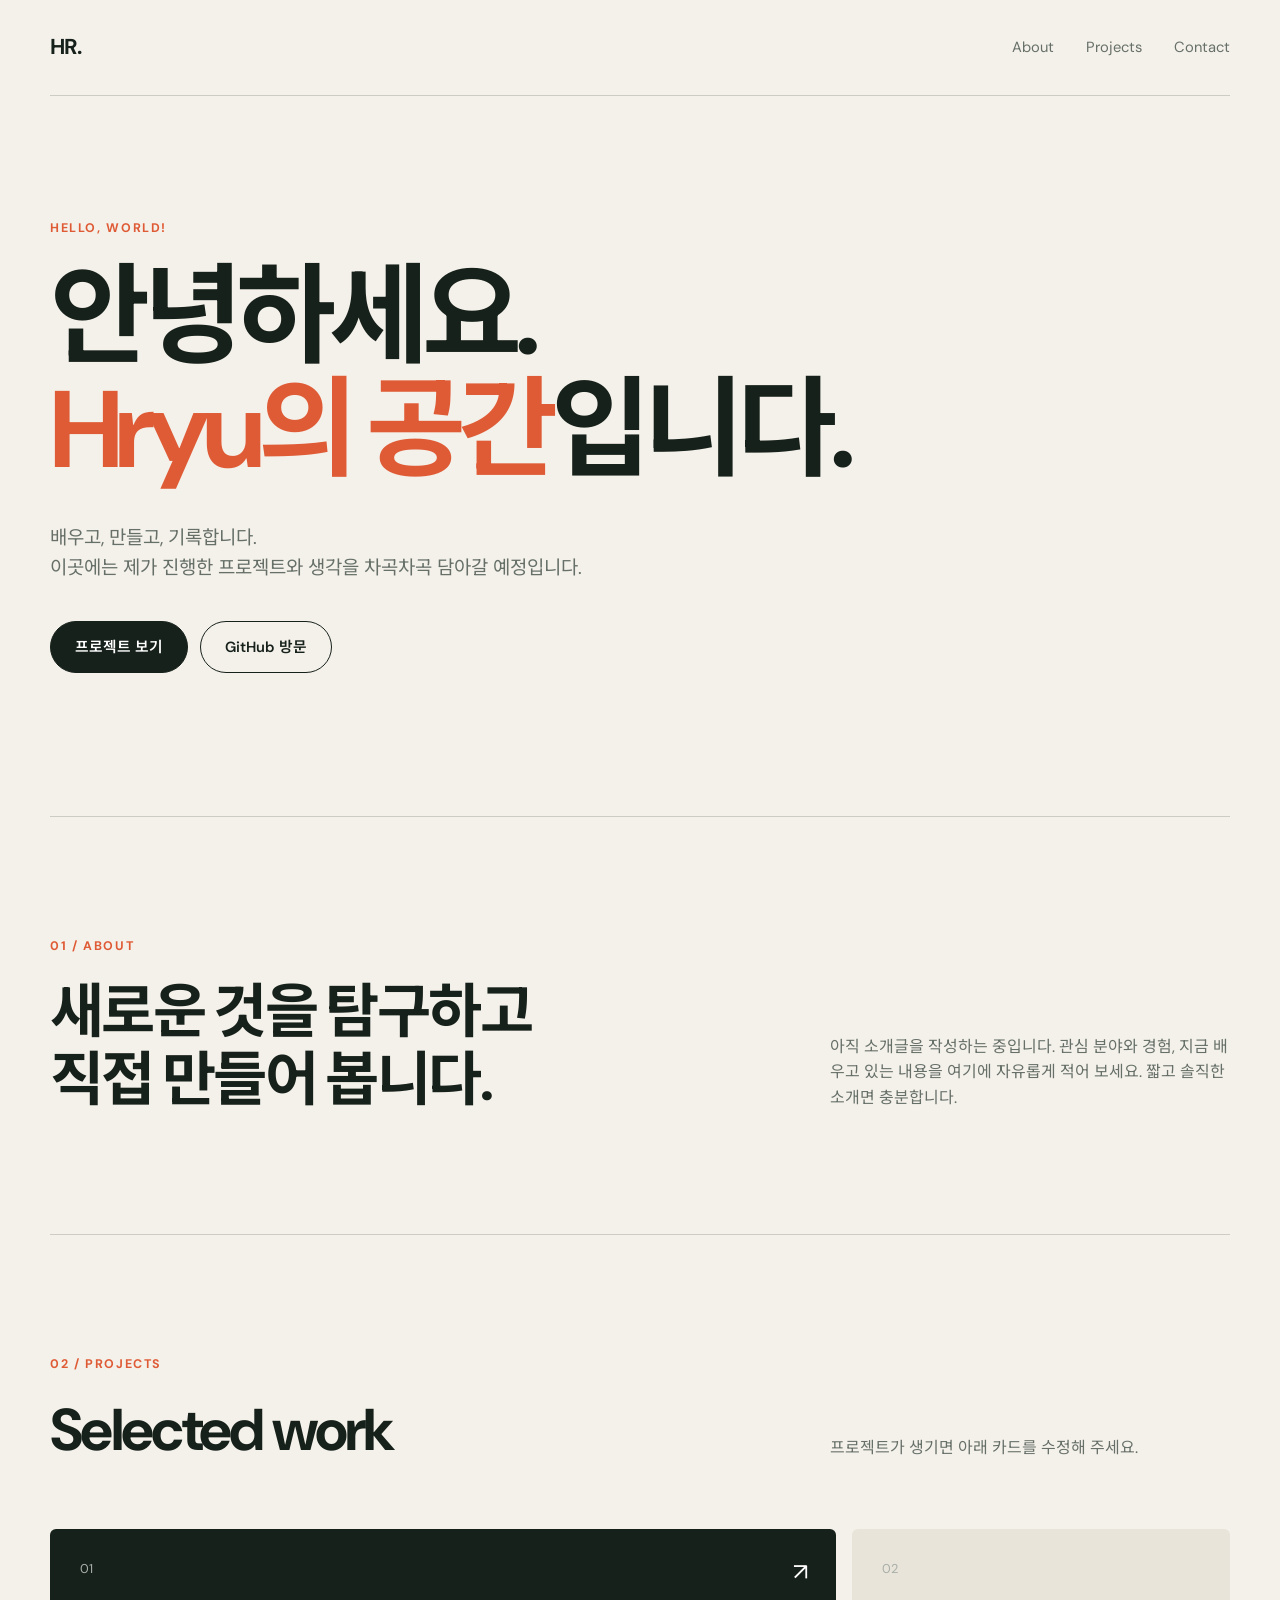
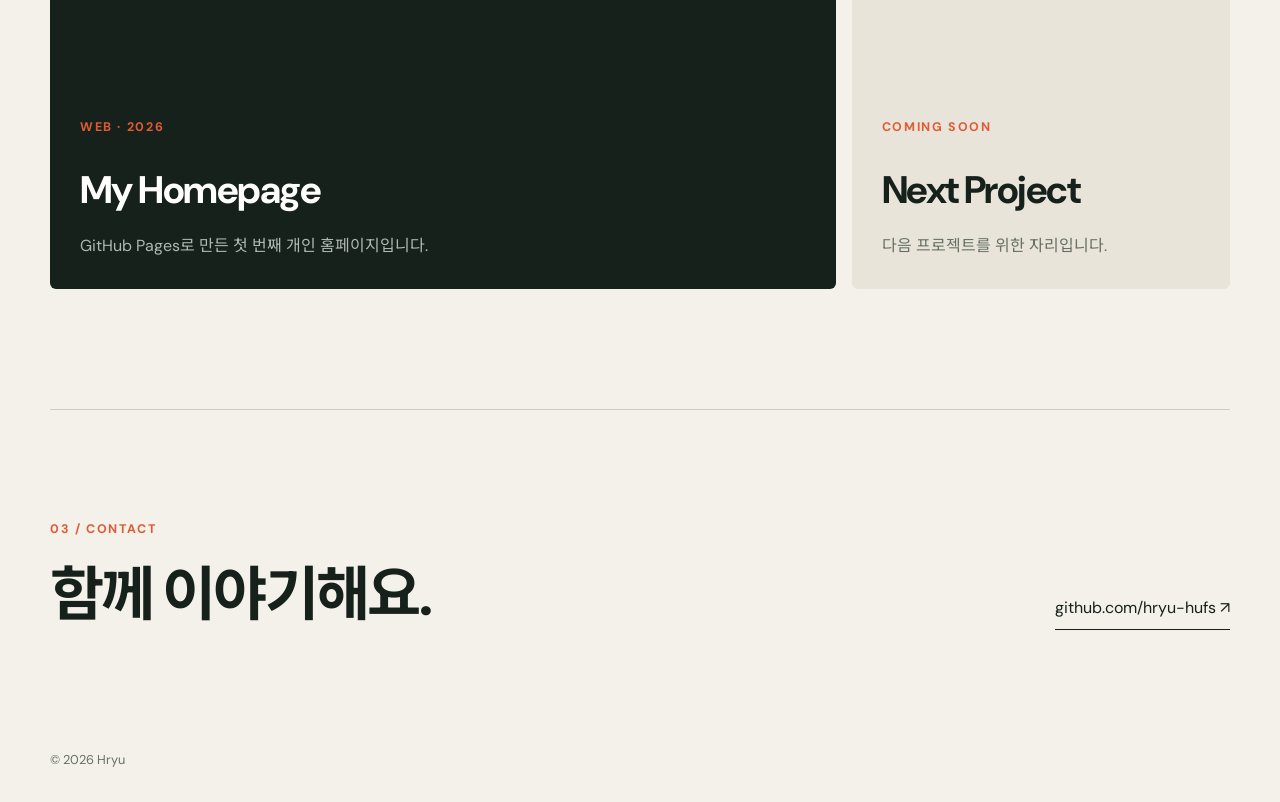
==== index.html @ a22e6168 "Create default homepage" ====
<!doctype html>
<html lang="ko">
  <head>
    <meta charset="UTF-8" />
    <meta name="viewport" content="width=device-width, initial-scale=1.0" />
    <meta
      name="description"
      content="Hryu의 프로젝트와 기록을 소개하는 개인 홈페이지입니다."
    />
    <title>Hryu — Home</title>
    <link rel="preconnect" href="https://fonts.googleapis.com" />
    <link rel="preconnect" href="https://fonts.gstatic.com" crossorigin />
    <link
      href="https://fonts.googleapis.com/css2?family=DM+Sans:wght@400;500;600;700&family=Noto+Sans+KR:wght@400;500;600;700&display=swap"
      rel="stylesheet"
    />
    <link rel="stylesheet" href="style.css" />
  </head>
  <body>
    <div class="page-shell">
      <header class="site-header">
        <a class="logo" href="#top" aria-label="홈으로 이동">HR.</a>
        <nav aria-label="주요 메뉴">
          <a href="#about">About</a>
          <a href="#projects">Projects</a>
          <a href="#contact">Contact</a>
        </nav>
      </header>

      <main id="top">
        <section class="hero" aria-labelledby="hero-title">
          <p class="eyebrow">Hello, world!</p>
          <h1 id="hero-title">
            안녕하세요.<br />
            <span>Hryu의 공간</span>입니다.
          </h1>
          <p class="hero-copy">
            배우고, 만들고, 기록합니다.<br />
            이곳에는 제가 진행한 프로젝트와 생각을 차곡차곡 담아갈 예정입니다.
          </p>
          <div class="hero-actions">
            <a class="button primary" href="#projects">프로젝트 보기</a>
            <a class="button secondary" href="https://github.com/hryu-hufs">GitHub 방문</a>
          </div>
        </section>

        <section id="about" class="section about" aria-labelledby="about-title">
          <div>
            <p class="section-label">01 / About</p>
            <h2 id="about-title">새로운 것을 탐구하고<br />직접 만들어 봅니다.</h2>
          </div>
          <p>
            아직 소개글을 작성하는 중입니다. 관심 분야와 경험, 지금 배우고 있는
            내용을 여기에 자유롭게 적어 보세요. 짧고 솔직한 소개면 충분합니다.
          </p>
        </section>

        <section id="projects" class="section" aria-labelledby="projects-title">
          <div class="section-heading">
            <div>
              <p class="section-label">02 / Projects</p>
              <h2 id="projects-title">Selected work</h2>
            </div>
            <p>프로젝트가 생기면 아래 카드를 수정해 주세요.</p>
          </div>

          <div class="project-grid">
            <article class="project-card featured">
              <div class="card-number">01</div>
              <div>
                <p class="tag">Web · 2026</p>
                <h3>My Homepage</h3>
                <p>GitHub Pages로 만든 첫 번째 개인 홈페이지입니다.</p>
              </div>
              <a href="https://github.com/hryu-hufs/hryu-hufs.github.io" aria-label="My Homepage 저장소 보기">↗</a>
            </article>

            <article class="project-card empty">
              <div class="card-number">02</div>
              <div>
                <p class="tag">Coming soon</p>
                <h3>Next Project</h3>
                <p>다음 프로젝트를 위한 자리입니다.</p>
              </div>
            </article>
          </div>
        </section>
      </main>

      <footer id="contact">
        <div>
          <p class="section-label">03 / Contact</p>
          <h2>함께 이야기해요.</h2>
        </div>
        <a class="contact-link" href="https://github.com/hryu-hufs">github.com/hryu-hufs ↗</a>
        <p class="copyright">© <span id="year"></span> Hryu</p>
      </footer>
    </div>

    <script>
      document.querySelector("#year").textContent = new Date().getFullYear();
    </script>
  </body>
</html>
---- style.css ----
:root {
  --background: #f4f1ea;
  --surface: #e9e4d9;
  --ink: #17211b;
  --muted: #667068;
  --accent: #df5b36;
  --line: rgba(23, 33, 27, 0.18);
}

* {
  box-sizing: border-box;
}

html {
  scroll-behavior: smooth;
}

body {
  margin: 0;
  background: var(--background);
  color: var(--ink);
  font-family: "DM Sans", "Noto Sans KR", sans-serif;
  line-height: 1.6;
}

a {
  color: inherit;
  text-decoration: none;
}

.page-shell {
  width: min(1180px, calc(100% - 48px));
  margin: 0 auto;
}

.site-header {
  display: flex;
  align-items: center;
  justify-content: space-between;
  height: 96px;
  border-bottom: 1px solid var(--line);
}

.logo {
  font-size: 1.35rem;
  font-weight: 700;
  letter-spacing: -0.05em;
}

nav {
  display: flex;
  gap: 32px;
  color: var(--muted);
  font-size: 0.92rem;
}

nav a,
.contact-link {
  transition: color 180ms ease;
}

nav a:hover,
.contact-link:hover {
  color: var(--accent);
}

.hero {
  display: flex;
  min-height: 720px;
  flex-direction: column;
  justify-content: center;
  padding: 80px 0 100px;
}

.eyebrow,
.section-label,
.tag {
  margin: 0 0 22px;
  color: var(--accent);
  font-size: 0.78rem;
  font-weight: 700;
  letter-spacing: 0.13em;
  text-transform: uppercase;
}

h1,
h2,
h3,
p {
  margin-top: 0;
}

h1 {
  max-width: 960px;
  margin-bottom: 36px;
  font-size: clamp(3.5rem, 8.5vw, 7.4rem);
  line-height: 1.04;
  letter-spacing: -0.065em;
}

h1 span {
  color: var(--accent);
}

.hero-copy {
  max-width: 580px;
  margin-bottom: 38px;
  color: var(--muted);
  font-size: clamp(1rem, 2vw, 1.18rem);
}

.hero-actions {
  display: flex;
  flex-wrap: wrap;
  gap: 12px;
}

.button {
  display: inline-flex;
  min-height: 52px;
  align-items: center;
  justify-content: center;
  padding: 0 24px;
  border: 1px solid var(--ink);
  border-radius: 999px;
  font-size: 0.92rem;
  font-weight: 600;
  transition: transform 180ms ease, background 180ms ease;
}

.button:hover {
  transform: translateY(-2px);
}

.button.primary {
  background: var(--ink);
  color: white;
}

.button.secondary:hover {
  background: var(--surface);
}

.section {
  padding: 120px 0;
  border-top: 1px solid var(--line);
}

.about,
.section-heading {
  display: grid;
  grid-template-columns: 1.4fr 0.8fr;
  gap: 80px;
}

h2 {
  margin-bottom: 0;
  font-size: clamp(2.1rem, 4.6vw, 4rem);
  line-height: 1.15;
  letter-spacing: -0.045em;
}

.about > p,
.section-heading > p {
  align-self: end;
  margin-bottom: 4px;
  color: var(--muted);
}

.project-grid {
  display: grid;
  grid-template-columns: 1.35fr 0.65fr;
  gap: 16px;
  margin-top: 64px;
}

.project-card {
  position: relative;
  display: flex;
  min-height: 360px;
  flex-direction: column;
  justify-content: space-between;
  overflow: hidden;
  padding: 30px;
  border-radius: 6px;
  background: var(--surface);
}

.project-card.featured {
  background: var(--ink);
  color: white;
}

.card-number {
  color: #a8afa9;
  font-size: 0.8rem;
}

.project-card h3 {
  margin-bottom: 12px;
  font-size: clamp(1.7rem, 3vw, 2.7rem);
  letter-spacing: -0.04em;
}

.project-card p:not(.tag) {
  max-width: 440px;
  margin-bottom: 0;
  color: #aeb8b0;
}

.project-card.empty p:not(.tag) {
  color: var(--muted);
}

.project-card > a {
  position: absolute;
  top: 24px;
  right: 28px;
  font-size: 1.5rem;
  transition: transform 180ms ease;
}

.project-card > a:hover {
  transform: translate(3px, -3px);
}

footer {
  display: grid;
  grid-template-columns: 1fr auto;
  align-items: end;
  gap: 50px;
  padding: 110px 0 32px;
  border-top: 1px solid var(--line);
}

.contact-link {
  padding-bottom: 8px;
  border-bottom: 1px solid currentColor;
}

.copyright {
  grid-column: 1 / -1;
  margin: 70px 0 0;
  color: var(--muted);
  font-size: 0.8rem;
}

@media (max-width: 760px) {
  .page-shell {
    width: min(100% - 32px, 1180px);
  }

  .site-header {
    height: 76px;
  }

  nav {
    gap: 16px;
    font-size: 0.82rem;
  }

  nav a:first-child {
    display: none;
  }

  .hero {
    min-height: 650px;
  }

  .about,
  .section-heading,
  .project-grid,
  footer {
    grid-template-columns: 1fr;
    gap: 32px;
  }

  .section {
    padding: 84px 0;
  }

  .project-grid {
    margin-top: 42px;
  }

  .project-card {
    min-height: 300px;
  }

  footer {
    align-items: start;
    padding-top: 84px;
  }
}

@media (prefers-reduced-motion: reduce) {
  html {
    scroll-behavior: auto;
  }

  *,
  *::before,
  *::after {
    transition-duration: 0.01ms !important;
  }
}
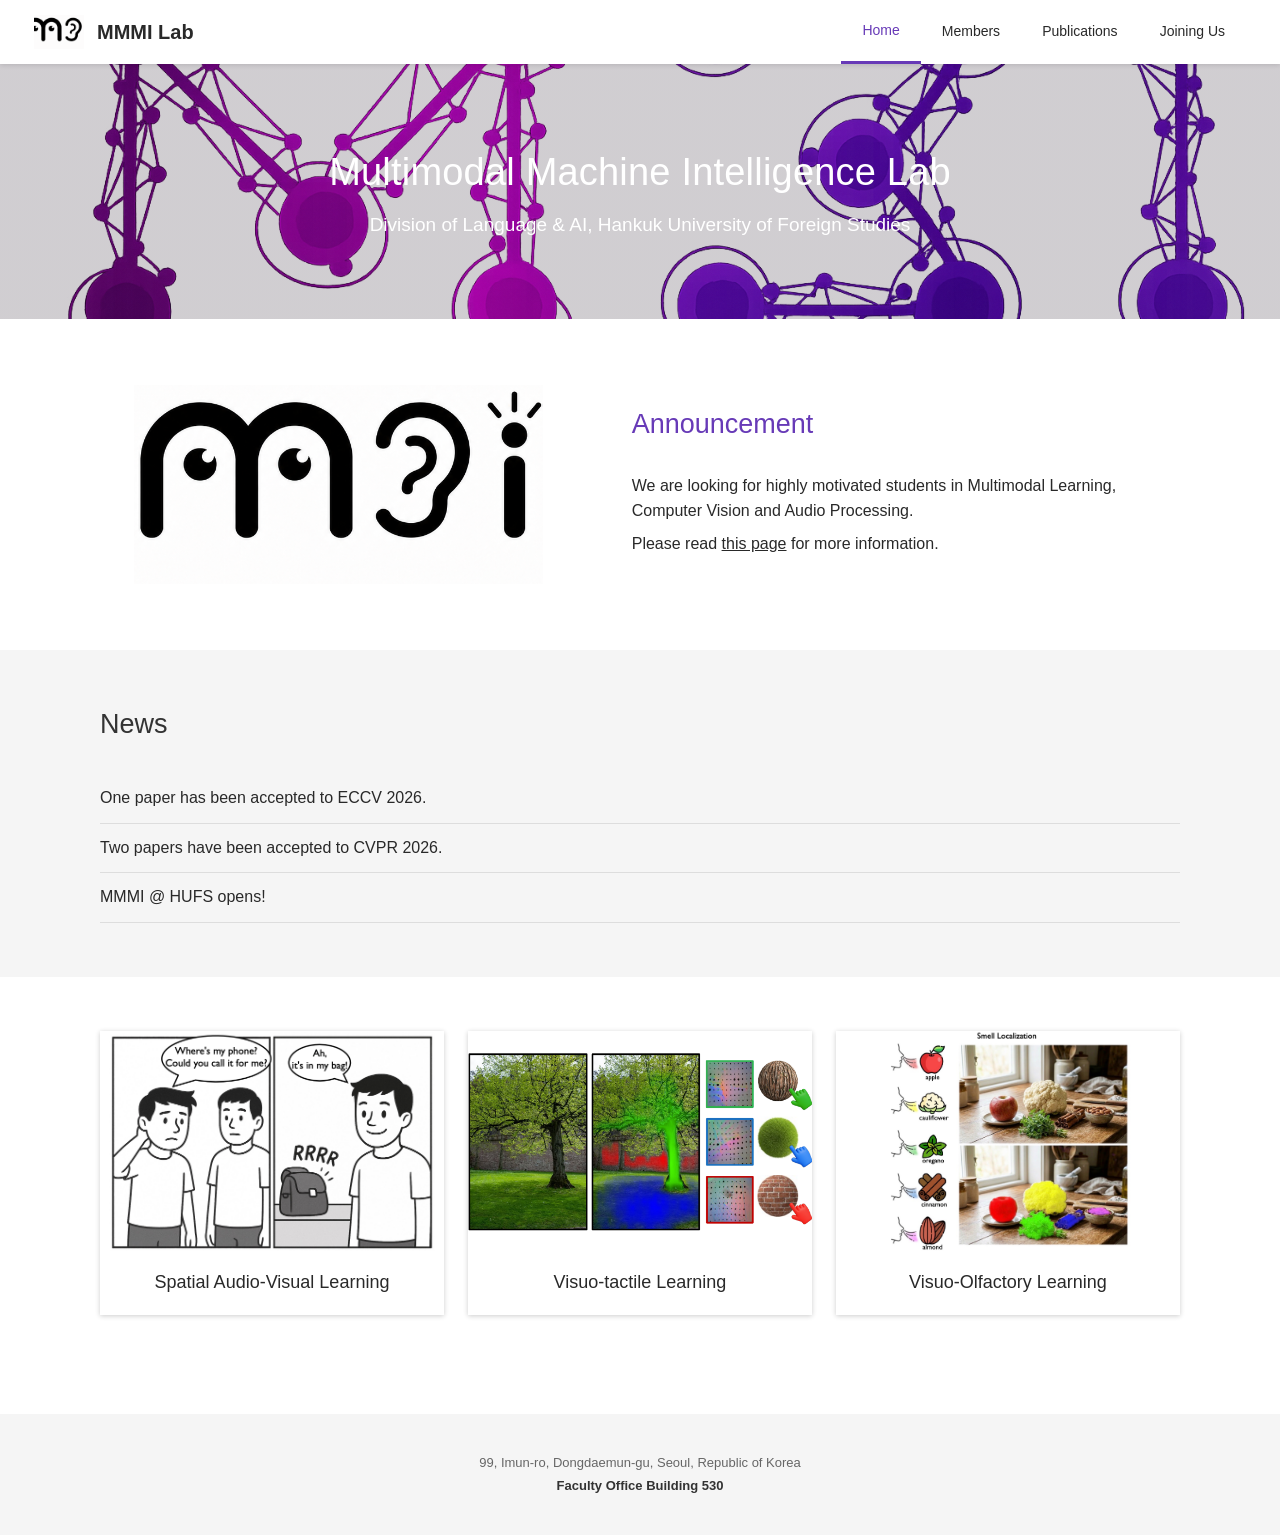
==== commit 38f3e9e3: "Reproduce MMMI Lab website" ====
--- a/index.html
+++ b/index.html
@@ -1,104 +1,7 @@
-<!doctype html>
-<html lang="ko">
-  <head>
-    <meta charset="UTF-8" />
-    <meta name="viewport" content="width=device-width, initial-scale=1.0" />
-    <meta
-      name="description"
-      content="Hryu의 프로젝트와 기록을 소개하는 개인 홈페이지입니다."
-    />
-    <title>Hryu — Home</title>
-    <link rel="preconnect" href="https://fonts.googleapis.com" />
-    <link rel="preconnect" href="https://fonts.gstatic.com" crossorigin />
-    <link
-      href="https://fonts.googleapis.com/css2?family=DM+Sans:wght@400;500;600;700&family=Noto+Sans+KR:wght@400;500;600;700&display=swap"
-      rel="stylesheet"
-    />
-    <link rel="stylesheet" href="style.css" />
-  </head>
-  <body>
-    <div class="page-shell">
-      <header class="site-header">
-        <a class="logo" href="#top" aria-label="홈으로 이동">HR.</a>
-        <nav aria-label="주요 메뉴">
-          <a href="#about">About</a>
-          <a href="#projects">Projects</a>
-          <a href="#contact">Contact</a>
-        </nav>
-      </header>
-
-      <main id="top">
-        <section class="hero" aria-labelledby="hero-title">
-          <p class="eyebrow">Hello, world!</p>
-          <h1 id="hero-title">
-            안녕하세요.<br />
-            <span>Hryu의 공간</span>입니다.
-          </h1>
-          <p class="hero-copy">
-            배우고, 만들고, 기록합니다.<br />
-            이곳에는 제가 진행한 프로젝트와 생각을 차곡차곡 담아갈 예정입니다.
-          </p>
-          <div class="hero-actions">
-            <a class="button primary" href="#projects">프로젝트 보기</a>
-            <a class="button secondary" href="https://github.com/hryu-hufs">GitHub 방문</a>
-          </div>
-        </section>
-
-        <section id="about" class="section about" aria-labelledby="about-title">
-          <div>
-            <p class="section-label">01 / About</p>
-            <h2 id="about-title">새로운 것을 탐구하고<br />직접 만들어 봅니다.</h2>
-          </div>
-          <p>
-            아직 소개글을 작성하는 중입니다. 관심 분야와 경험, 지금 배우고 있는
-            내용을 여기에 자유롭게 적어 보세요. 짧고 솔직한 소개면 충분합니다.
-          </p>
-        </section>
-
-        <section id="projects" class="section" aria-labelledby="projects-title">
-          <div class="section-heading">
-            <div>
-              <p class="section-label">02 / Projects</p>
-              <h2 id="projects-title">Selected work</h2>
-            </div>
-            <p>프로젝트가 생기면 아래 카드를 수정해 주세요.</p>
-          </div>
-
-          <div class="project-grid">
-            <article class="project-card featured">
-              <div class="card-number">01</div>
-              <div>
-                <p class="tag">Web · 2026</p>
-                <h3>My Homepage</h3>
-                <p>GitHub Pages로 만든 첫 번째 개인 홈페이지입니다.</p>
-              </div>
-              <a href="https://github.com/hryu-hufs/hryu-hufs.github.io" aria-label="My Homepage 저장소 보기">↗</a>
-            </article>
-
-            <article class="project-card empty">
-              <div class="card-number">02</div>
-              <div>
-                <p class="tag">Coming soon</p>
-                <h3>Next Project</h3>
-                <p>다음 프로젝트를 위한 자리입니다.</p>
-              </div>
-            </article>
-          </div>
-        </section>
-      </main>
-
-      <footer id="contact">
-        <div>
-          <p class="section-label">03 / Contact</p>
-          <h2>함께 이야기해요.</h2>
-        </div>
-        <a class="contact-link" href="https://github.com/hryu-hufs">github.com/hryu-hufs ↗</a>
-        <p class="copyright">© <span id="year"></span> Hryu</p>
-      </footer>
-    </div>
-
-    <script>
-      document.querySelector("#year").textContent = new Date().getFullYear();
-    </script>
-  </body>
-</html>
+<!doctype html><html lang="en"><head><meta charset="utf-8"><meta name="viewport" content="width=device-width,initial-scale=1"><meta name="description" content="Multimodal Machine Intelligence Lab at Hankuk University of Foreign Studies"><title>MMMI Lab</title><link rel="stylesheet" href="style.css"></head><body>
+<header class="site-header"><a class="brand" href="index.html"><img src="assets/images/mmmi-logo.png" alt="MMMI logo"><span>MMMI Lab</span></a><button class="menu-button" aria-label="Menu">☰</button><nav class="nav"><a class="active" href="index.html">Home</a><a href="members/">Members</a><a href="publications/">Publications</a><a href="joining-us/">Joining Us</a></nav></header>
+<section class="hero"><h1>Multimodal Machine Intelligence Lab</h1><p>Division of Language &amp; AI, Hankuk University of Foreign Studies</p></section>
+<main><section class="section"><div class="wrap notice"><img class="logo" src="assets/images/mmmi-logo.png" alt="MMMI Lab logo"><div><h2>Announcement</h2><p>We are looking for highly motivated students in Multimodal Learning, Computer Vision and Audio Processing.</p><p>Please read <a href="joining-us/">this page</a> for more information.</p></div></div></section>
+<section class="section gray"><div class="wrap"><h2>News</h2><ul class="news-list"><li>One paper has been accepted to ECCV 2026.</li><li>Two papers have been accepted to CVPR 2026.</li><li>MMMI @ HUFS opens!</li></ul></div></section>
+<section class="section"><div class="wrap research-grid"><article class="research-card"><img src="assets/images/spatial-audio-visual.png" alt="Spatial audio-visual learning"><h3>Spatial Audio-Visual Learning</h3></article><article class="research-card"><img src="assets/images/visuo-tactile.png" alt="Visuo-tactile learning"><h3>Visuo-tactile Learning</h3></article><article class="research-card"><img src="assets/images/visuo-olfactory.jpg" alt="Visuo-olfactory learning"><h3>Visuo-Olfactory Learning</h3></article></div></section></main>
+<footer class="footer"><p>99, Imun-ro, Dongdaemun-gu, Seoul, Republic of Korea</p><p><strong>Faculty Office Building 530</strong></p></footer><script src="script.js"></script></body></html>
--- a/style.css
+++ b/style.css
@@ -1,306 +1,3 @@
-:root {
-  --background: #f4f1ea;
-  --surface: #e9e4d9;
-  --ink: #17211b;
-  --muted: #667068;
-  --accent: #df5b36;
-  --line: rgba(23, 33, 27, 0.18);
-}
-
-* {
-  box-sizing: border-box;
-}
-
-html {
-  scroll-behavior: smooth;
-}
-
-body {
-  margin: 0;
-  background: var(--background);
-  color: var(--ink);
-  font-family: "DM Sans", "Noto Sans KR", sans-serif;
-  line-height: 1.6;
-}
-
-a {
-  color: inherit;
-  text-decoration: none;
-}
-
-.page-shell {
-  width: min(1180px, calc(100% - 48px));
-  margin: 0 auto;
-}
-
-.site-header {
-  display: flex;
-  align-items: center;
-  justify-content: space-between;
-  height: 96px;
-  border-bottom: 1px solid var(--line);
-}
-
-.logo {
-  font-size: 1.35rem;
-  font-weight: 700;
-  letter-spacing: -0.05em;
-}
-
-nav {
-  display: flex;
-  gap: 32px;
-  color: var(--muted);
-  font-size: 0.92rem;
-}
-
-nav a,
-.contact-link {
-  transition: color 180ms ease;
-}
-
-nav a:hover,
-.contact-link:hover {
-  color: var(--accent);
-}
-
-.hero {
-  display: flex;
-  min-height: 720px;
-  flex-direction: column;
-  justify-content: center;
-  padding: 80px 0 100px;
-}
-
-.eyebrow,
-.section-label,
-.tag {
-  margin: 0 0 22px;
-  color: var(--accent);
-  font-size: 0.78rem;
-  font-weight: 700;
-  letter-spacing: 0.13em;
-  text-transform: uppercase;
-}
-
-h1,
-h2,
-h3,
-p {
-  margin-top: 0;
-}
-
-h1 {
-  max-width: 960px;
-  margin-bottom: 36px;
-  font-size: clamp(3.5rem, 8.5vw, 7.4rem);
-  line-height: 1.04;
-  letter-spacing: -0.065em;
-}
-
-h1 span {
-  color: var(--accent);
-}
-
-.hero-copy {
-  max-width: 580px;
-  margin-bottom: 38px;
-  color: var(--muted);
-  font-size: clamp(1rem, 2vw, 1.18rem);
-}
-
-.hero-actions {
-  display: flex;
-  flex-wrap: wrap;
-  gap: 12px;
-}
-
-.button {
-  display: inline-flex;
-  min-height: 52px;
-  align-items: center;
-  justify-content: center;
-  padding: 0 24px;
-  border: 1px solid var(--ink);
-  border-radius: 999px;
-  font-size: 0.92rem;
-  font-weight: 600;
-  transition: transform 180ms ease, background 180ms ease;
-}
-
-.button:hover {
-  transform: translateY(-2px);
-}
-
-.button.primary {
-  background: var(--ink);
-  color: white;
-}
-
-.button.secondary:hover {
-  background: var(--surface);
-}
-
-.section {
-  padding: 120px 0;
-  border-top: 1px solid var(--line);
-}
-
-.about,
-.section-heading {
-  display: grid;
-  grid-template-columns: 1.4fr 0.8fr;
-  gap: 80px;
-}
-
-h2 {
-  margin-bottom: 0;
-  font-size: clamp(2.1rem, 4.6vw, 4rem);
-  line-height: 1.15;
-  letter-spacing: -0.045em;
-}
-
-.about > p,
-.section-heading > p {
-  align-self: end;
-  margin-bottom: 4px;
-  color: var(--muted);
-}
-
-.project-grid {
-  display: grid;
-  grid-template-columns: 1.35fr 0.65fr;
-  gap: 16px;
-  margin-top: 64px;
-}
-
-.project-card {
-  position: relative;
-  display: flex;
-  min-height: 360px;
-  flex-direction: column;
-  justify-content: space-between;
-  overflow: hidden;
-  padding: 30px;
-  border-radius: 6px;
-  background: var(--surface);
-}
-
-.project-card.featured {
-  background: var(--ink);
-  color: white;
-}
-
-.card-number {
-  color: #a8afa9;
-  font-size: 0.8rem;
-}
-
-.project-card h3 {
-  margin-bottom: 12px;
-  font-size: clamp(1.7rem, 3vw, 2.7rem);
-  letter-spacing: -0.04em;
-}
-
-.project-card p:not(.tag) {
-  max-width: 440px;
-  margin-bottom: 0;
-  color: #aeb8b0;
-}
-
-.project-card.empty p:not(.tag) {
-  color: var(--muted);
-}
-
-.project-card > a {
-  position: absolute;
-  top: 24px;
-  right: 28px;
-  font-size: 1.5rem;
-  transition: transform 180ms ease;
-}
-
-.project-card > a:hover {
-  transform: translate(3px, -3px);
-}
-
-footer {
-  display: grid;
-  grid-template-columns: 1fr auto;
-  align-items: end;
-  gap: 50px;
-  padding: 110px 0 32px;
-  border-top: 1px solid var(--line);
-}
-
-.contact-link {
-  padding-bottom: 8px;
-  border-bottom: 1px solid currentColor;
-}
-
-.copyright {
-  grid-column: 1 / -1;
-  margin: 70px 0 0;
-  color: var(--muted);
-  font-size: 0.8rem;
-}
-
-@media (max-width: 760px) {
-  .page-shell {
-    width: min(100% - 32px, 1180px);
-  }
-
-  .site-header {
-    height: 76px;
-  }
-
-  nav {
-    gap: 16px;
-    font-size: 0.82rem;
-  }
-
-  nav a:first-child {
-    display: none;
-  }
-
-  .hero {
-    min-height: 650px;
-  }
-
-  .about,
-  .section-heading,
-  .project-grid,
-  footer {
-    grid-template-columns: 1fr;
-    gap: 32px;
-  }
-
-  .section {
-    padding: 84px 0;
-  }
-
-  .project-grid {
-    margin-top: 42px;
-  }
-
-  .project-card {
-    min-height: 300px;
-  }
-
-  footer {
-    align-items: start;
-    padding-top: 84px;
-  }
-}
-
-@media (prefers-reduced-motion: reduce) {
-  html {
-    scroll-behavior: auto;
-  }
-
-  *,
-  *::before,
-  *::after {
-    transition-duration: 0.01ms !important;
-  }
-}
+*{box-sizing:border-box}html{scroll-behavior:smooth}body{margin:0;color:#292929;background:#fff;font-family:Arial,Helvetica,sans-serif;font-size:16px;line-height:1.55}a{color:inherit}img{display:block;max-width:100%}.site-header{position:sticky;top:0;z-index:20;height:64px;display:flex;align-items:center;padding:0 34px;background:#fff;box-shadow:0 1px 5px #0002}.brand{display:flex;align-items:center;gap:13px;text-decoration:none;font-size:20px;font-weight:600}.brand img{width:50px;height:34px;object-fit:cover;object-position:center}.nav{margin-left:auto;display:flex;align-items:stretch;height:100%}.nav a{display:flex;align-items:center;padding:0 21px;text-decoration:none;font-size:14px}.nav a:hover,.nav a.active{color:#673ab7}.nav a.active{border-bottom:3px solid #673ab7}.menu-button{display:none;margin-left:auto;border:0;background:none;font-size:25px}.hero{height:255px;background:linear-gradient(#16091a33,#16091a33),url('assets/images/banner.png') center 46%/cover;display:flex;flex-direction:column;align-items:center;justify-content:center;text-align:center;color:#fff}.hero h1{margin:0 20px 8px;font-size:38px;font-weight:500;letter-spacing:.2px}.hero p{margin:0 20px;font-size:19px}.wrap{width:min(1080px,calc(100% - 48px));margin:auto}.section{padding:54px 0}.section.gray{background:#f5f5f5}.section h1,.section h2{font-weight:500;color:#333}.section h2{margin:0 0 28px;font-size:27px}.notice{display:grid;grid-template-columns:1fr 1.15fr;gap:55px;align-items:center}.notice .logo{padding:12px 34px}.notice h2{color:#673ab7}.notice p{margin:8px 0}.news-list{padding:0;margin:0;list-style:none}.news-list li{padding:12px 0;border-bottom:1px solid #ddd}.research-grid{display:grid;grid-template-columns:repeat(3,1fr);gap:24px}.research-card{background:#fff;box-shadow:0 1px 5px #0003}.research-card img{width:100%;height:220px;object-fit:contain;background:#fff}.research-card h3{margin:0;padding:18px;text-align:center;font-size:18px;font-weight:500}.page-title{padding:56px 0 25px}.page-title h1{margin:0;font-size:34px}.member-section{padding:25px 0 45px}.member-section h2{padding-bottom:10px;border-bottom:1px solid #ddd}.member-grid{display:grid;grid-template-columns:repeat(4,1fr);gap:30px 24px}.member-card{text-align:center;text-decoration:none}.member-card img{width:100%;aspect-ratio:407/531;object-fit:cover}.member-card h3{margin:13px 0 0;font-size:17px;font-weight:500}.faculty-grid{width:calc((100% - 72px)/4)}.pi-intro{display:grid;grid-template-columns:310px 1fr;gap:55px;align-items:start}.pi-intro img{width:100%;max-height:420px;object-fit:cover}.pi-intro h1{margin:0 0 8px;font-size:32px}.pi-intro p{margin:5px 0}.pi-details{display:grid;grid-template-columns:1fr 1fr;gap:50px;margin-top:52px}.timeline-item{display:grid;grid-template-columns:1fr 145px;gap:20px;padding:15px 0;border-bottom:1px solid #ddd}.timeline-item p{margin:0}.timeline-item .date{text-align:right;color:#666;font-size:14px}.pi-gallery{display:grid;grid-template-columns:repeat(3,1fr);gap:15px;margin-top:45px}.pi-gallery img{width:100%;height:280px;object-fit:cover}.apply{max-width:900px}.apply h1{color:#673ab7}.apply h2{margin-top:50px;padding-bottom:8px;border-bottom:1px solid #ddd}.publication-summary{color:#666}.year{margin:52px 0 18px!important;padding-bottom:9px;border-bottom:2px solid #673ab7;font-size:24px!important}.paper{padding:0 0 25px;margin-bottom:24px;border-bottom:1px solid #ddd}.paper h3{margin:0 0 5px;font-size:18px;font-weight:600;line-height:1.4}.paper .venue{margin:0 0 4px;font-style:italic}.paper .authors{margin:0;color:#555}.footer{margin-top:45px;padding:36px 24px;background:#f5f5f5;text-align:center;color:#666;font-size:13px}.footer p{margin:3px}.footer strong{color:#333}.only-mobile{display:none}
+@media(max-width:720px){.site-header{height:58px;padding:0 16px}.brand{font-size:17px}.brand img{width:42px}.menu-button{display:block}.nav{display:none;position:absolute;top:58px;left:0;right:0;height:auto;flex-direction:column;background:#fff;box-shadow:0 4px 7px #0002}.nav.open{display:flex}.nav a{padding:14px 22px}.nav a.active{border:0;background:#f2ecfa}.hero{height:220px}.hero h1{font-size:28px}.hero p{font-size:16px}.wrap{width:min(100% - 32px,1080px)}.notice,.pi-intro,.pi-details{grid-template-columns:1fr;gap:30px}.research-grid,.member-grid{grid-template-columns:1fr 1fr}.faculty-grid{width:calc((100% - 24px)/2)}.research-card img{height:170px}.pi-intro img{max-width:310px}.pi-gallery{grid-template-columns:1fr}.pi-gallery img{height:auto}.timeline-item{grid-template-columns:1fr}.timeline-item .date{text-align:left}.page-title{padding-top:40px}.only-mobile{display:block}}
+@media(max-width:430px){.research-grid,.member-grid{grid-template-columns:1fr}.faculty-grid{width:100%}}
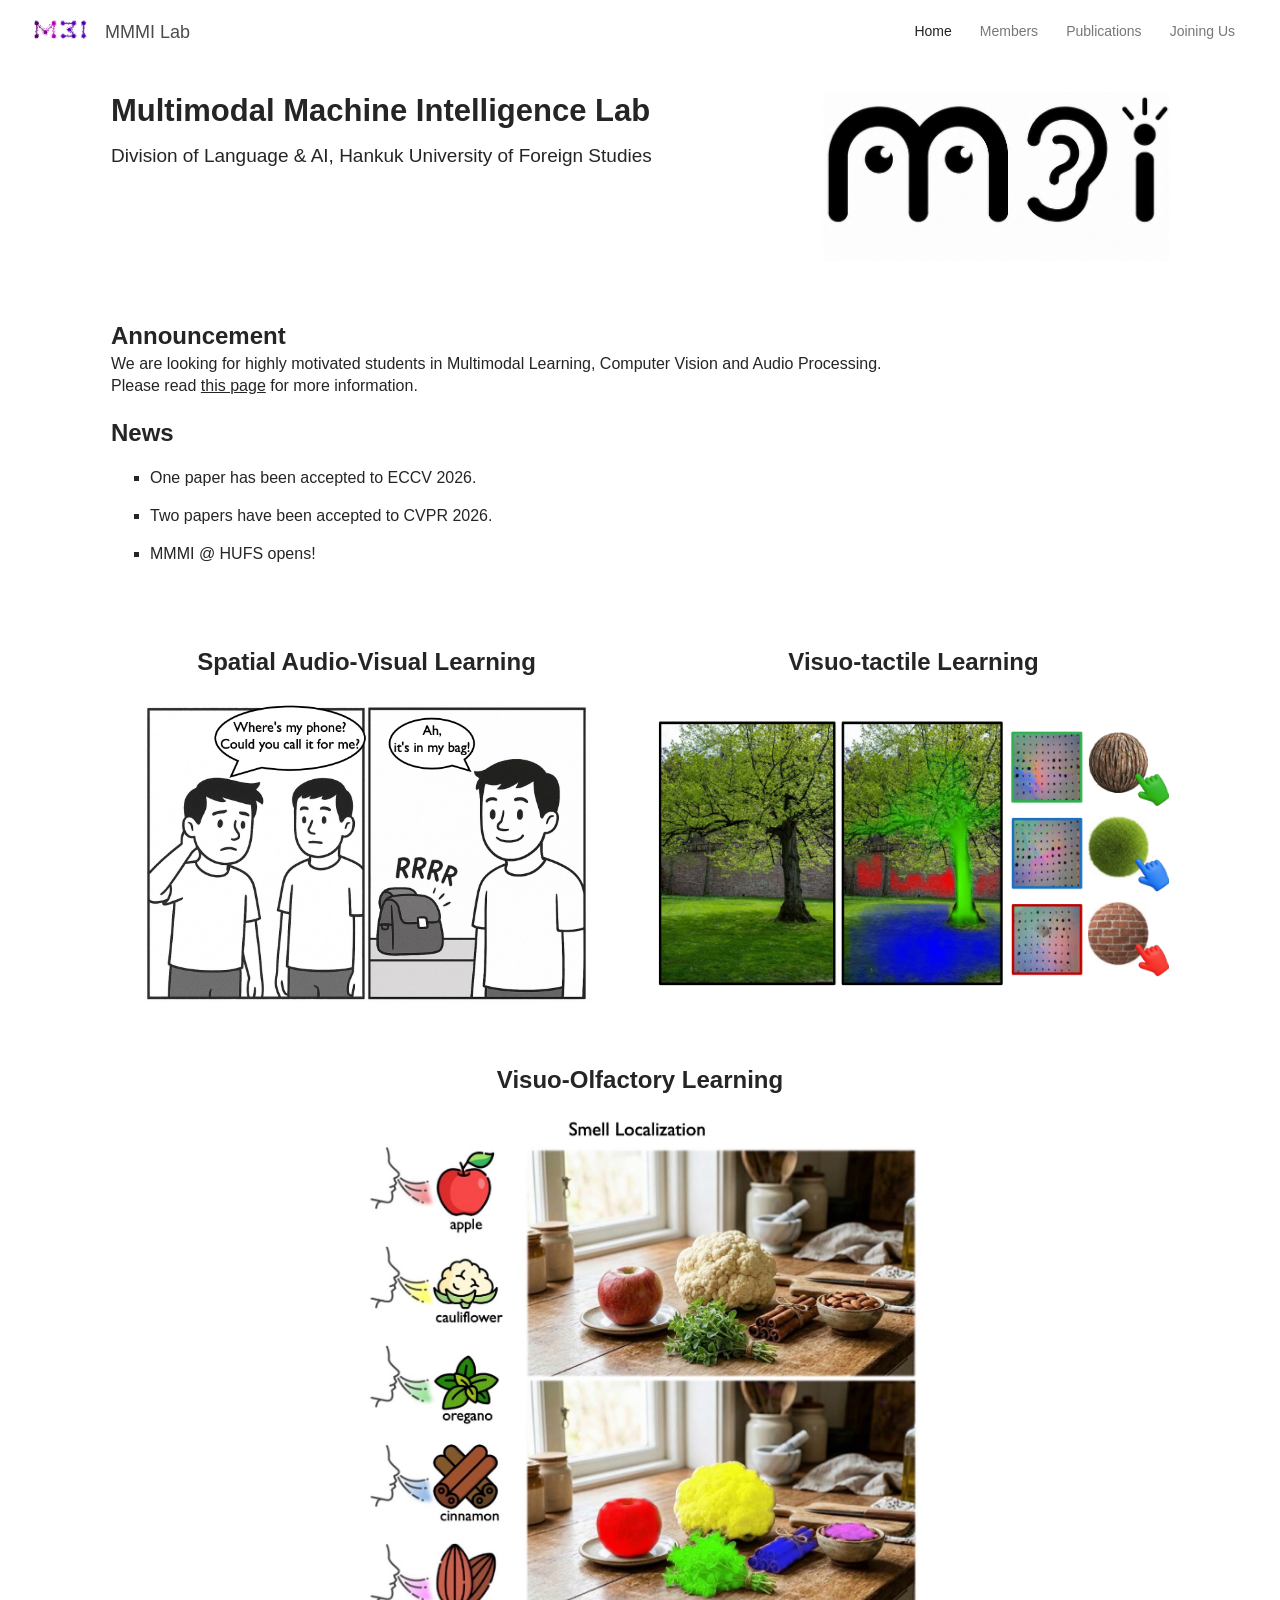
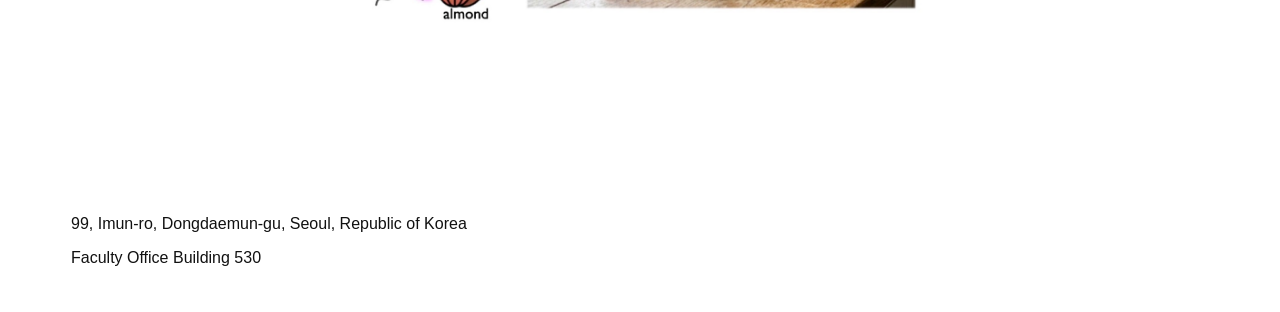
==== commit 0104a43d: "Match original Google Sites layout" ====
--- a/index.html
+++ b/index.html
@@ -1,7 +1,4 @@
 <!doctype html><html lang="en"><head><meta charset="utf-8"><meta name="viewport" content="width=device-width,initial-scale=1"><meta name="description" content="Multimodal Machine Intelligence Lab at Hankuk University of Foreign Studies"><title>MMMI Lab</title><link rel="stylesheet" href="style.css"></head><body>
-<header class="site-header"><a class="brand" href="index.html"><img src="assets/images/mmmi-logo.png" alt="MMMI logo"><span>MMMI Lab</span></a><button class="menu-button" aria-label="Menu">☰</button><nav class="nav"><a class="active" href="index.html">Home</a><a href="members/">Members</a><a href="publications/">Publications</a><a href="joining-us/">Joining Us</a></nav></header>
-<section class="hero"><h1>Multimodal Machine Intelligence Lab</h1><p>Division of Language &amp; AI, Hankuk University of Foreign Studies</p></section>
-<main><section class="section"><div class="wrap notice"><img class="logo" src="assets/images/mmmi-logo.png" alt="MMMI Lab logo"><div><h2>Announcement</h2><p>We are looking for highly motivated students in Multimodal Learning, Computer Vision and Audio Processing.</p><p>Please read <a href="joining-us/">this page</a> for more information.</p></div></div></section>
-<section class="section gray"><div class="wrap"><h2>News</h2><ul class="news-list"><li>One paper has been accepted to ECCV 2026.</li><li>Two papers have been accepted to CVPR 2026.</li><li>MMMI @ HUFS opens!</li></ul></div></section>
-<section class="section"><div class="wrap research-grid"><article class="research-card"><img src="assets/images/spatial-audio-visual.png" alt="Spatial audio-visual learning"><h3>Spatial Audio-Visual Learning</h3></article><article class="research-card"><img src="assets/images/visuo-tactile.png" alt="Visuo-tactile learning"><h3>Visuo-tactile Learning</h3></article><article class="research-card"><img src="assets/images/visuo-olfactory.jpg" alt="Visuo-olfactory learning"><h3>Visuo-Olfactory Learning</h3></article></div></section></main>
+<header class="site-header"><a class="brand" href="index.html"><img src="assets/images/banner.png" alt="MMMI logo"><span>MMMI Lab</span></a><button class="menu-button" aria-label="Menu">☰</button><nav class="nav"><a class="active" href="index.html">Home</a><a href="members/">Members</a><a href="publications/">Publications</a><a href="joining-us/">Joining Us</a></nav></header>
+<main class="home-main"><section class="home-intro"><div><h1>Multimodal Machine Intelligence Lab</h1><p>Division of Language &amp; AI, Hankuk University of Foreign Studies</p></div><img src="assets/images/mmmi-logo.png" alt="MMMI Lab logo"></section><section class="home-info"><h2>Announcement</h2><p>We are looking for highly motivated students in Multimodal Learning, Computer Vision and Audio Processing.</p><p>Please read <a href="joining-us/">this page</a> for more information.</p><h2>News</h2><ul class="news-list"><li>One paper has been accepted to ECCV 2026.</li><li>Two papers have been accepted to CVPR 2026.</li><li>MMMI @ HUFS opens!</li></ul></section><section class="research-grid"><article class="research-card"><h3>Spatial Audio-Visual Learning</h3><img src="assets/images/spatial-audio-visual.png" alt="Spatial audio-visual learning"></article><article class="research-card"><h3>Visuo-tactile Learning</h3><img src="assets/images/visuo-tactile.png" alt="Visuo-tactile learning"></article><article class="research-card"><h3>Visuo-Olfactory Learning</h3><img src="assets/images/visuo-olfactory.jpg" alt="Visuo-olfactory learning"></article></section></main>
 <footer class="footer"><p>99, Imun-ro, Dongdaemun-gu, Seoul, Republic of Korea</p><p><strong>Faculty Office Building 530</strong></p></footer><script src="script.js"></script></body></html>
--- a/style.css
+++ b/style.css
@@ -1,3 +1,32 @@
 *{box-sizing:border-box}html{scroll-behavior:smooth}body{margin:0;color:#292929;background:#fff;font-family:Arial,Helvetica,sans-serif;font-size:16px;line-height:1.55}a{color:inherit}img{display:block;max-width:100%}.site-header{position:sticky;top:0;z-index:20;height:64px;display:flex;align-items:center;padding:0 34px;background:#fff;box-shadow:0 1px 5px #0002}.brand{display:flex;align-items:center;gap:13px;text-decoration:none;font-size:20px;font-weight:600}.brand img{width:50px;height:34px;object-fit:cover;object-position:center}.nav{margin-left:auto;display:flex;align-items:stretch;height:100%}.nav a{display:flex;align-items:center;padding:0 21px;text-decoration:none;font-size:14px}.nav a:hover,.nav a.active{color:#673ab7}.nav a.active{border-bottom:3px solid #673ab7}.menu-button{display:none;margin-left:auto;border:0;background:none;font-size:25px}.hero{height:255px;background:linear-gradient(#16091a33,#16091a33),url('assets/images/banner.png') center 46%/cover;display:flex;flex-direction:column;align-items:center;justify-content:center;text-align:center;color:#fff}.hero h1{margin:0 20px 8px;font-size:38px;font-weight:500;letter-spacing:.2px}.hero p{margin:0 20px;font-size:19px}.wrap{width:min(1080px,calc(100% - 48px));margin:auto}.section{padding:54px 0}.section.gray{background:#f5f5f5}.section h1,.section h2{font-weight:500;color:#333}.section h2{margin:0 0 28px;font-size:27px}.notice{display:grid;grid-template-columns:1fr 1.15fr;gap:55px;align-items:center}.notice .logo{padding:12px 34px}.notice h2{color:#673ab7}.notice p{margin:8px 0}.news-list{padding:0;margin:0;list-style:none}.news-list li{padding:12px 0;border-bottom:1px solid #ddd}.research-grid{display:grid;grid-template-columns:repeat(3,1fr);gap:24px}.research-card{background:#fff;box-shadow:0 1px 5px #0003}.research-card img{width:100%;height:220px;object-fit:contain;background:#fff}.research-card h3{margin:0;padding:18px;text-align:center;font-size:18px;font-weight:500}.page-title{padding:56px 0 25px}.page-title h1{margin:0;font-size:34px}.member-section{padding:25px 0 45px}.member-section h2{padding-bottom:10px;border-bottom:1px solid #ddd}.member-grid{display:grid;grid-template-columns:repeat(4,1fr);gap:30px 24px}.member-card{text-align:center;text-decoration:none}.member-card img{width:100%;aspect-ratio:407/531;object-fit:cover}.member-card h3{margin:13px 0 0;font-size:17px;font-weight:500}.faculty-grid{width:calc((100% - 72px)/4)}.pi-intro{display:grid;grid-template-columns:310px 1fr;gap:55px;align-items:start}.pi-intro img{width:100%;max-height:420px;object-fit:cover}.pi-intro h1{margin:0 0 8px;font-size:32px}.pi-intro p{margin:5px 0}.pi-details{display:grid;grid-template-columns:1fr 1fr;gap:50px;margin-top:52px}.timeline-item{display:grid;grid-template-columns:1fr 145px;gap:20px;padding:15px 0;border-bottom:1px solid #ddd}.timeline-item p{margin:0}.timeline-item .date{text-align:right;color:#666;font-size:14px}.pi-gallery{display:grid;grid-template-columns:repeat(3,1fr);gap:15px;margin-top:45px}.pi-gallery img{width:100%;height:280px;object-fit:cover}.apply{max-width:900px}.apply h1{color:#673ab7}.apply h2{margin-top:50px;padding-bottom:8px;border-bottom:1px solid #ddd}.publication-summary{color:#666}.year{margin:52px 0 18px!important;padding-bottom:9px;border-bottom:2px solid #673ab7;font-size:24px!important}.paper{padding:0 0 25px;margin-bottom:24px;border-bottom:1px solid #ddd}.paper h3{margin:0 0 5px;font-size:18px;font-weight:600;line-height:1.4}.paper .venue{margin:0 0 4px;font-style:italic}.paper .authors{margin:0;color:#555}.footer{margin-top:45px;padding:36px 24px;background:#f5f5f5;text-align:center;color:#666;font-size:13px}.footer p{margin:3px}.footer strong{color:#333}.only-mobile{display:none}
 @media(max-width:720px){.site-header{height:58px;padding:0 16px}.brand{font-size:17px}.brand img{width:42px}.menu-button{display:block}.nav{display:none;position:absolute;top:58px;left:0;right:0;height:auto;flex-direction:column;background:#fff;box-shadow:0 4px 7px #0002}.nav.open{display:flex}.nav a{padding:14px 22px}.nav a.active{border:0;background:#f2ecfa}.hero{height:220px}.hero h1{font-size:28px}.hero p{font-size:16px}.wrap{width:min(100% - 32px,1080px)}.notice,.pi-intro,.pi-details{grid-template-columns:1fr;gap:30px}.research-grid,.member-grid{grid-template-columns:1fr 1fr}.faculty-grid{width:calc((100% - 24px)/2)}.research-card img{height:170px}.pi-intro img{max-width:310px}.pi-gallery{grid-template-columns:1fr}.pi-gallery img{height:auto}.timeline-item{grid-template-columns:1fr}.timeline-item .date{text-align:left}.page-title{padding-top:40px}.only-mobile{display:block}}
 @media(max-width:430px){.research-grid,.member-grid{grid-template-columns:1fr}.faculty-grid{width:100%}}
+
+/* Google Sites layout reproduction */
+body{font-family:Arial,Helvetica,sans-serif;font-size:16px;line-height:1.38;background:#fff;color:#252525}
+.site-header{position:relative;height:64px;padding:0 31px;box-shadow:none}
+.brand{gap:17px;color:#4b4b4b;font-size:18px;font-weight:400}
+.brand img{width:57px;height:38px;object-fit:contain}
+.nav a{padding:0 14px;color:#777;font-size:14px}
+.nav a:hover,.nav a.active{color:#222}.nav a.active{border:0}
+.hero{display:none}
+.wrap{width:min(1138px,calc(100% - 48px))}
+.footer{width:min(1138px,calc(100% - 48px));margin:80px auto 0;padding:30px 0;background:#fff;text-align:left;color:#111;font-size:16px}
+.footer p{margin:0 0 12px}.footer strong{font-weight:400;color:#111}
+.home-main{width:min(1058px,calc(100% - 48px));margin:0 auto}
+.home-intro{display:grid;grid-template-columns:1.55fr .85fr;gap:80px;align-items:start;padding-top:28px}
+.home-intro h1{margin:0 0 12px;font-size:31px;line-height:1.25}
+.home-intro p{margin:0;font-size:19px}.home-intro img{width:365px;justify-self:end}
+.home-info{padding-top:58px}.home-info h2{margin:0 0 1px;font-size:24px}.home-info p{margin:0}.home-info h2:nth-of-type(2){margin-top:19px}
+.news-list{margin:10px 0 0;padding-left:39px;list-style-type:square}.news-list li{padding:8px 0;border:0}
+.research-grid{display:grid;grid-template-columns:1fr 1fr;gap:60px 36px;margin-top:72px;padding-bottom:80px}
+.research-card{background:#fff;box-shadow:none;text-align:center}.research-card h3{margin:0 0 22px;padding:0;font-size:24px;font-weight:600}.research-card img{width:100%;height:303px;object-fit:contain}.research-card:last-child{grid-column:1/-1;width:54%;justify-self:center}.research-card:last-child img{height:auto}
+.page-title{padding-top:58px}.member-section{padding:0 0 125px}.member-section h2{margin:0 0 78px;padding:0;border:0;font-size:23px;font-weight:400}
+.member-section:nth-child(2) h2{margin-bottom:62px}.faculty-grid{width:168px}.member-grid{grid-template-columns:repeat(6,1fr);gap:75px 29px}
+.member-card img{height:219px;aspect-ratio:auto;object-fit:cover}.member-card h3{margin:16px 0 0;font-size:14px;font-weight:400}.member-card[href] h3{color:#00708c;text-decoration:underline}
+.section{padding:27px 0}.apply{max-width:1138px;min-height:985px}.apply h1{margin:0 0 6px;color:#292929;font-size:25px;font-weight:400}.apply p{margin:0;font-size:14px}.apply h2{margin:25px 0 24px;padding:0;border:0;font-size:14px;font-weight:700}
+.publication-summary{margin:4px 20px 10px;font-size:16px}.year{margin:16px 20px 10px!important;padding:0;border:0;font-size:16px!important;font-weight:400!important}.paper{position:relative;margin:0 20px 8px;padding:0 0 0 20px;border:0;font-size:18px;line-height:1.4}.paper:before{position:absolute;left:4px;top:9px;width:5px;height:5px;background:#333;content:""}.paper h3{margin:0;font-size:18px;line-height:1.4}.paper .venue,.paper .authors{margin:0;color:#252525;font-style:normal}.publications-page h1{font-size:32px}
+.pub-main{padding-top:27px}.pub-main>h1{margin:0 0 4px;font-size:32px;line-height:1.1}
+.pi-intro{grid-template-columns:760px 1fr;gap:38px}.pi-gallery{grid-row:1;display:grid;grid-template-columns:168px 267px 267px;gap:29px;margin:0}.pi-gallery img{width:100%;height:299px;object-fit:cover}.pi-intro>img{display:none}.pi-intro>div h1{font-size:38px}.pi-intro>div p{margin:25px 0;font-size:20px}.pi-details{display:block;margin-top:45px}.pi-details>div{margin-top:22px}.pi-details h2{margin:0;font-size:32px}.timeline-item{grid-template-columns:1fr 220px;margin-left:24px;padding:5px 0;border:0;font-size:18px}.timeline-item .date{font-size:18px;color:#252525}
+.wrap.section:has(.pi-intro){position:relative}.pi-intro{display:block;margin-left:798px;min-height:299px}.pi-gallery{position:absolute;top:27px;left:0;width:760px}.pi-details{margin-top:45px}
+@media(max-width:720px){.site-header{height:58px;padding:0 16px}.nav{top:58px}.home-main,.wrap,.footer{width:calc(100% - 32px)}.home-intro{grid-template-columns:1fr;gap:24px;padding-top:34px}.home-intro img{width:280px;justify-self:center}.home-intro h1{font-size:27px}.home-info{padding-top:45px}.research-grid{grid-template-columns:1fr;gap:55px;margin-top:55px}.research-card:last-child{grid-column:auto;width:100%}.member-grid{grid-template-columns:1fr 1fr;gap:48px 24px}.faculty-grid{width:calc((100% - 24px)/2)}.member-card img{height:auto}.pi-intro{margin-left:0;padding-top:680px}.pi-gallery{top:27px;width:100%;grid-template-columns:1fr;gap:10px}.pi-gallery img{height:210px}.timeline-item{grid-template-columns:1fr}.footer{margin-top:40px}.apply{min-height:0}}
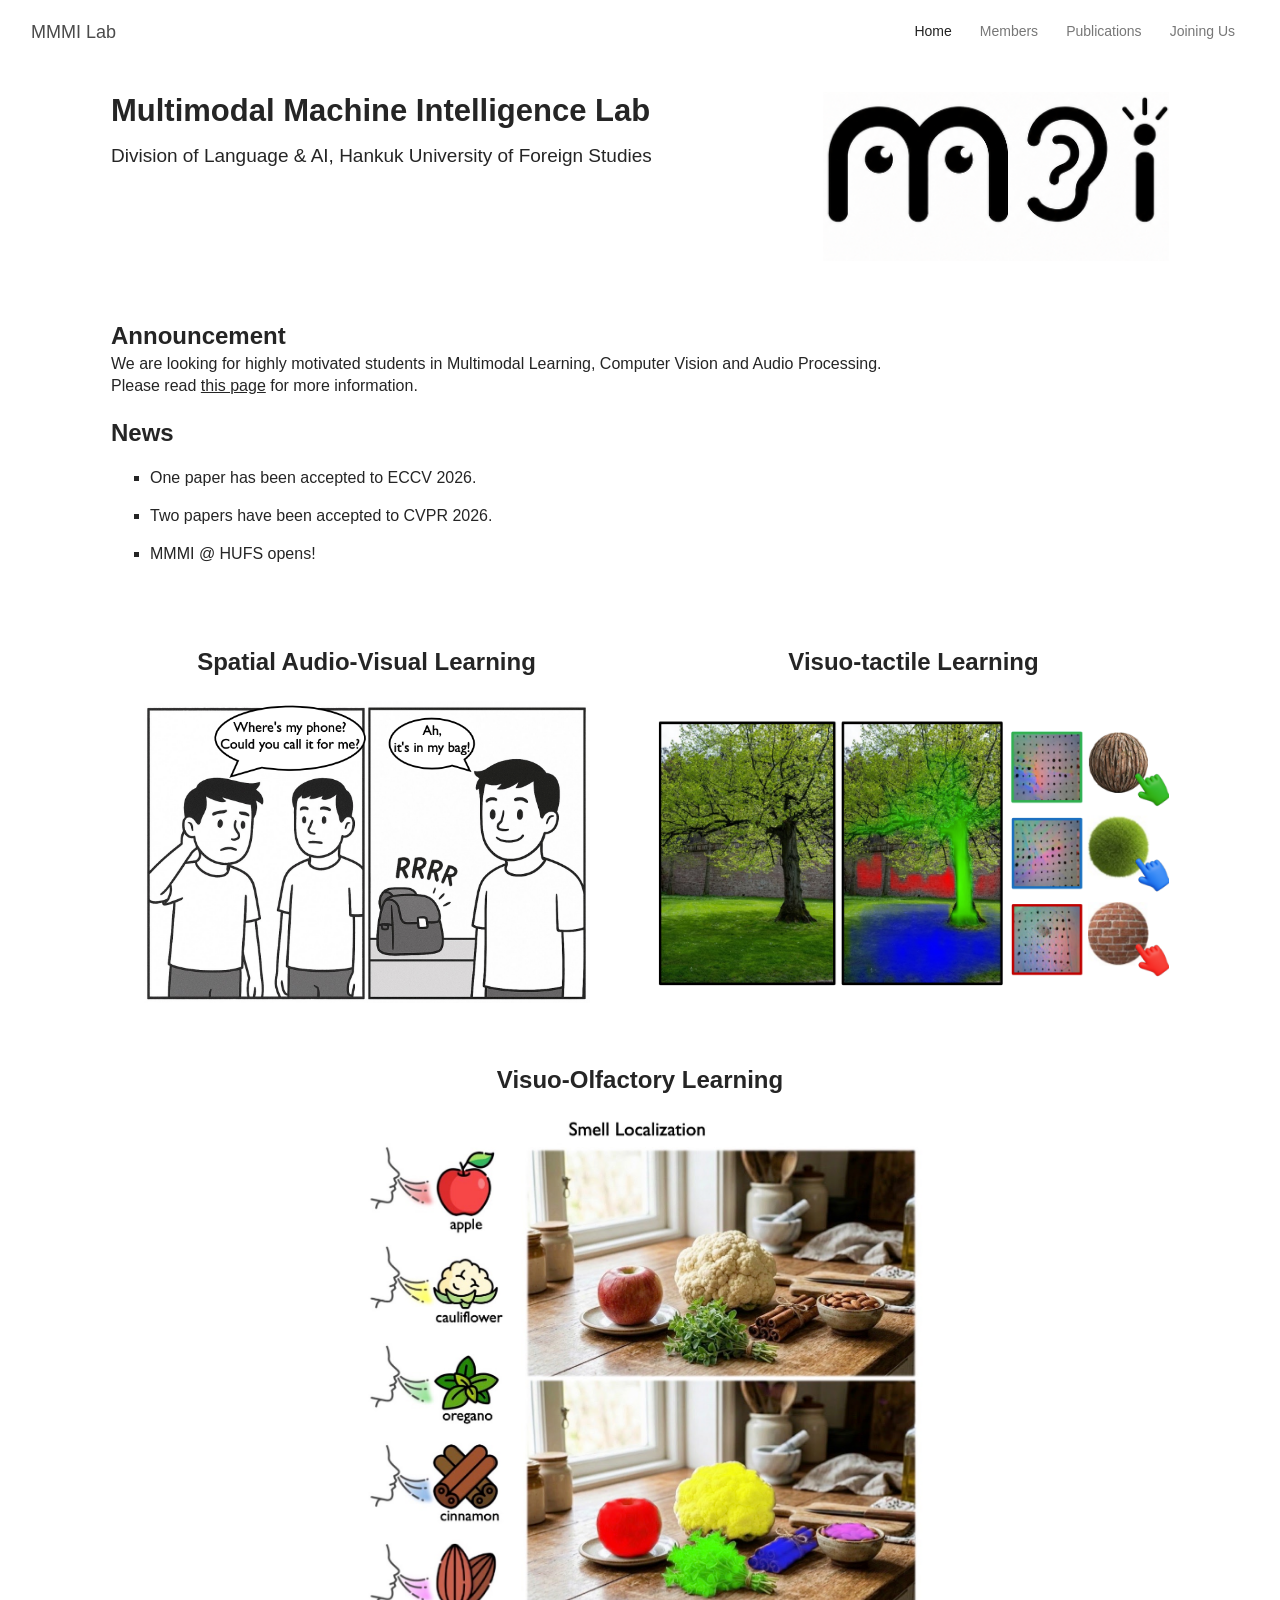
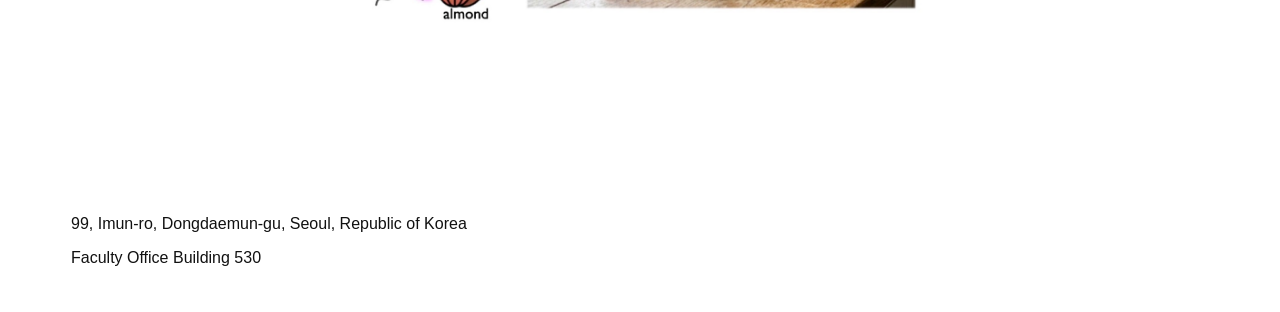
==== commit 58661e28: "Remove header banner image" ====
--- a/index.html
+++ b/index.html
@@ -1,4 +1,4 @@
 <!doctype html><html lang="en"><head><meta charset="utf-8"><meta name="viewport" content="width=device-width,initial-scale=1"><meta name="description" content="Multimodal Machine Intelligence Lab at Hankuk University of Foreign Studies"><title>MMMI Lab</title><link rel="stylesheet" href="style.css"></head><body>
-<header class="site-header"><a class="brand" href="index.html"><img src="assets/images/banner.png" alt="MMMI logo"><span>MMMI Lab</span></a><button class="menu-button" aria-label="Menu">☰</button><nav class="nav"><a class="active" href="index.html">Home</a><a href="members/">Members</a><a href="publications/">Publications</a><a href="joining-us/">Joining Us</a></nav></header>
+<header class="site-header"><a class="brand" href="index.html"><span>MMMI Lab</span></a><button class="menu-button" aria-label="Menu">☰</button><nav class="nav"><a class="active" href="index.html">Home</a><a href="members/">Members</a><a href="publications/">Publications</a><a href="joining-us/">Joining Us</a></nav></header>
 <main class="home-main"><section class="home-intro"><div><h1>Multimodal Machine Intelligence Lab</h1><p>Division of Language &amp; AI, Hankuk University of Foreign Studies</p></div><img src="assets/images/mmmi-logo.png" alt="MMMI Lab logo"></section><section class="home-info"><h2>Announcement</h2><p>We are looking for highly motivated students in Multimodal Learning, Computer Vision and Audio Processing.</p><p>Please read <a href="joining-us/">this page</a> for more information.</p><h2>News</h2><ul class="news-list"><li>One paper has been accepted to ECCV 2026.</li><li>Two papers have been accepted to CVPR 2026.</li><li>MMMI @ HUFS opens!</li></ul></section><section class="research-grid"><article class="research-card"><h3>Spatial Audio-Visual Learning</h3><img src="assets/images/spatial-audio-visual.png" alt="Spatial audio-visual learning"></article><article class="research-card"><h3>Visuo-tactile Learning</h3><img src="assets/images/visuo-tactile.png" alt="Visuo-tactile learning"></article><article class="research-card"><h3>Visuo-Olfactory Learning</h3><img src="assets/images/visuo-olfactory.jpg" alt="Visuo-olfactory learning"></article></section></main>
 <footer class="footer"><p>99, Imun-ro, Dongdaemun-gu, Seoul, Republic of Korea</p><p><strong>Faculty Office Building 530</strong></p></footer><script src="script.js"></script></body></html>
--- a/style.css
+++ b/style.css
@@ -1,4 +1,4 @@
-*{box-sizing:border-box}html{scroll-behavior:smooth}body{margin:0;color:#292929;background:#fff;font-family:Arial,Helvetica,sans-serif;font-size:16px;line-height:1.55}a{color:inherit}img{display:block;max-width:100%}.site-header{position:sticky;top:0;z-index:20;height:64px;display:flex;align-items:center;padding:0 34px;background:#fff;box-shadow:0 1px 5px #0002}.brand{display:flex;align-items:center;gap:13px;text-decoration:none;font-size:20px;font-weight:600}.brand img{width:50px;height:34px;object-fit:cover;object-position:center}.nav{margin-left:auto;display:flex;align-items:stretch;height:100%}.nav a{display:flex;align-items:center;padding:0 21px;text-decoration:none;font-size:14px}.nav a:hover,.nav a.active{color:#673ab7}.nav a.active{border-bottom:3px solid #673ab7}.menu-button{display:none;margin-left:auto;border:0;background:none;font-size:25px}.hero{height:255px;background:linear-gradient(#16091a33,#16091a33),url('assets/images/banner.png') center 46%/cover;display:flex;flex-direction:column;align-items:center;justify-content:center;text-align:center;color:#fff}.hero h1{margin:0 20px 8px;font-size:38px;font-weight:500;letter-spacing:.2px}.hero p{margin:0 20px;font-size:19px}.wrap{width:min(1080px,calc(100% - 48px));margin:auto}.section{padding:54px 0}.section.gray{background:#f5f5f5}.section h1,.section h2{font-weight:500;color:#333}.section h2{margin:0 0 28px;font-size:27px}.notice{display:grid;grid-template-columns:1fr 1.15fr;gap:55px;align-items:center}.notice .logo{padding:12px 34px}.notice h2{color:#673ab7}.notice p{margin:8px 0}.news-list{padding:0;margin:0;list-style:none}.news-list li{padding:12px 0;border-bottom:1px solid #ddd}.research-grid{display:grid;grid-template-columns:repeat(3,1fr);gap:24px}.research-card{background:#fff;box-shadow:0 1px 5px #0003}.research-card img{width:100%;height:220px;object-fit:contain;background:#fff}.research-card h3{margin:0;padding:18px;text-align:center;font-size:18px;font-weight:500}.page-title{padding:56px 0 25px}.page-title h1{margin:0;font-size:34px}.member-section{padding:25px 0 45px}.member-section h2{padding-bottom:10px;border-bottom:1px solid #ddd}.member-grid{display:grid;grid-template-columns:repeat(4,1fr);gap:30px 24px}.member-card{text-align:center;text-decoration:none}.member-card img{width:100%;aspect-ratio:407/531;object-fit:cover}.member-card h3{margin:13px 0 0;font-size:17px;font-weight:500}.faculty-grid{width:calc((100% - 72px)/4)}.pi-intro{display:grid;grid-template-columns:310px 1fr;gap:55px;align-items:start}.pi-intro img{width:100%;max-height:420px;object-fit:cover}.pi-intro h1{margin:0 0 8px;font-size:32px}.pi-intro p{margin:5px 0}.pi-details{display:grid;grid-template-columns:1fr 1fr;gap:50px;margin-top:52px}.timeline-item{display:grid;grid-template-columns:1fr 145px;gap:20px;padding:15px 0;border-bottom:1px solid #ddd}.timeline-item p{margin:0}.timeline-item .date{text-align:right;color:#666;font-size:14px}.pi-gallery{display:grid;grid-template-columns:repeat(3,1fr);gap:15px;margin-top:45px}.pi-gallery img{width:100%;height:280px;object-fit:cover}.apply{max-width:900px}.apply h1{color:#673ab7}.apply h2{margin-top:50px;padding-bottom:8px;border-bottom:1px solid #ddd}.publication-summary{color:#666}.year{margin:52px 0 18px!important;padding-bottom:9px;border-bottom:2px solid #673ab7;font-size:24px!important}.paper{padding:0 0 25px;margin-bottom:24px;border-bottom:1px solid #ddd}.paper h3{margin:0 0 5px;font-size:18px;font-weight:600;line-height:1.4}.paper .venue{margin:0 0 4px;font-style:italic}.paper .authors{margin:0;color:#555}.footer{margin-top:45px;padding:36px 24px;background:#f5f5f5;text-align:center;color:#666;font-size:13px}.footer p{margin:3px}.footer strong{color:#333}.only-mobile{display:none}
+*{box-sizing:border-box}html{scroll-behavior:smooth}body{margin:0;color:#292929;background:#fff;font-family:Arial,Helvetica,sans-serif;font-size:16px;line-height:1.55}a{color:inherit}img{display:block;max-width:100%}.site-header{position:sticky;top:0;z-index:20;height:64px;display:flex;align-items:center;padding:0 34px;background:#fff;box-shadow:0 1px 5px #0002}.brand{display:flex;align-items:center;gap:13px;text-decoration:none;font-size:20px;font-weight:600}.brand img{width:50px;height:34px;object-fit:cover;object-position:center}.nav{margin-left:auto;display:flex;align-items:stretch;height:100%}.nav a{display:flex;align-items:center;padding:0 21px;text-decoration:none;font-size:14px}.nav a:hover,.nav a.active{color:#673ab7}.nav a.active{border-bottom:3px solid #673ab7}.menu-button{display:none;margin-left:auto;border:0;background:none;font-size:25px}.hero{height:255px;background:#fff;display:flex;flex-direction:column;align-items:center;justify-content:center;text-align:center;color:#fff}.hero h1{margin:0 20px 8px;font-size:38px;font-weight:500;letter-spacing:.2px}.hero p{margin:0 20px;font-size:19px}.wrap{width:min(1080px,calc(100% - 48px));margin:auto}.section{padding:54px 0}.section.gray{background:#f5f5f5}.section h1,.section h2{font-weight:500;color:#333}.section h2{margin:0 0 28px;font-size:27px}.notice{display:grid;grid-template-columns:1fr 1.15fr;gap:55px;align-items:center}.notice .logo{padding:12px 34px}.notice h2{color:#673ab7}.notice p{margin:8px 0}.news-list{padding:0;margin:0;list-style:none}.news-list li{padding:12px 0;border-bottom:1px solid #ddd}.research-grid{display:grid;grid-template-columns:repeat(3,1fr);gap:24px}.research-card{background:#fff;box-shadow:0 1px 5px #0003}.research-card img{width:100%;height:220px;object-fit:contain;background:#fff}.research-card h3{margin:0;padding:18px;text-align:center;font-size:18px;font-weight:500}.page-title{padding:56px 0 25px}.page-title h1{margin:0;font-size:34px}.member-section{padding:25px 0 45px}.member-section h2{padding-bottom:10px;border-bottom:1px solid #ddd}.member-grid{display:grid;grid-template-columns:repeat(4,1fr);gap:30px 24px}.member-card{text-align:center;text-decoration:none}.member-card img{width:100%;aspect-ratio:407/531;object-fit:cover}.member-card h3{margin:13px 0 0;font-size:17px;font-weight:500}.faculty-grid{width:calc((100% - 72px)/4)}.pi-intro{display:grid;grid-template-columns:310px 1fr;gap:55px;align-items:start}.pi-intro img{width:100%;max-height:420px;object-fit:cover}.pi-intro h1{margin:0 0 8px;font-size:32px}.pi-intro p{margin:5px 0}.pi-details{display:grid;grid-template-columns:1fr 1fr;gap:50px;margin-top:52px}.timeline-item{display:grid;grid-template-columns:1fr 145px;gap:20px;padding:15px 0;border-bottom:1px solid #ddd}.timeline-item p{margin:0}.timeline-item .date{text-align:right;color:#666;font-size:14px}.pi-gallery{display:grid;grid-template-columns:repeat(3,1fr);gap:15px;margin-top:45px}.pi-gallery img{width:100%;height:280px;object-fit:cover}.apply{max-width:900px}.apply h1{color:#673ab7}.apply h2{margin-top:50px;padding-bottom:8px;border-bottom:1px solid #ddd}.publication-summary{color:#666}.year{margin:52px 0 18px!important;padding-bottom:9px;border-bottom:2px solid #673ab7;font-size:24px!important}.paper{padding:0 0 25px;margin-bottom:24px;border-bottom:1px solid #ddd}.paper h3{margin:0 0 5px;font-size:18px;font-weight:600;line-height:1.4}.paper .venue{margin:0 0 4px;font-style:italic}.paper .authors{margin:0;color:#555}.footer{margin-top:45px;padding:36px 24px;background:#f5f5f5;text-align:center;color:#666;font-size:13px}.footer p{margin:3px}.footer strong{color:#333}.only-mobile{display:none}
 @media(max-width:720px){.site-header{height:58px;padding:0 16px}.brand{font-size:17px}.brand img{width:42px}.menu-button{display:block}.nav{display:none;position:absolute;top:58px;left:0;right:0;height:auto;flex-direction:column;background:#fff;box-shadow:0 4px 7px #0002}.nav.open{display:flex}.nav a{padding:14px 22px}.nav a.active{border:0;background:#f2ecfa}.hero{height:220px}.hero h1{font-size:28px}.hero p{font-size:16px}.wrap{width:min(100% - 32px,1080px)}.notice,.pi-intro,.pi-details{grid-template-columns:1fr;gap:30px}.research-grid,.member-grid{grid-template-columns:1fr 1fr}.faculty-grid{width:calc((100% - 24px)/2)}.research-card img{height:170px}.pi-intro img{max-width:310px}.pi-gallery{grid-template-columns:1fr}.pi-gallery img{height:auto}.timeline-item{grid-template-columns:1fr}.timeline-item .date{text-align:left}.page-title{padding-top:40px}.only-mobile{display:block}}
 @media(max-width:430px){.research-grid,.member-grid{grid-template-columns:1fr}.faculty-grid{width:100%}}
 
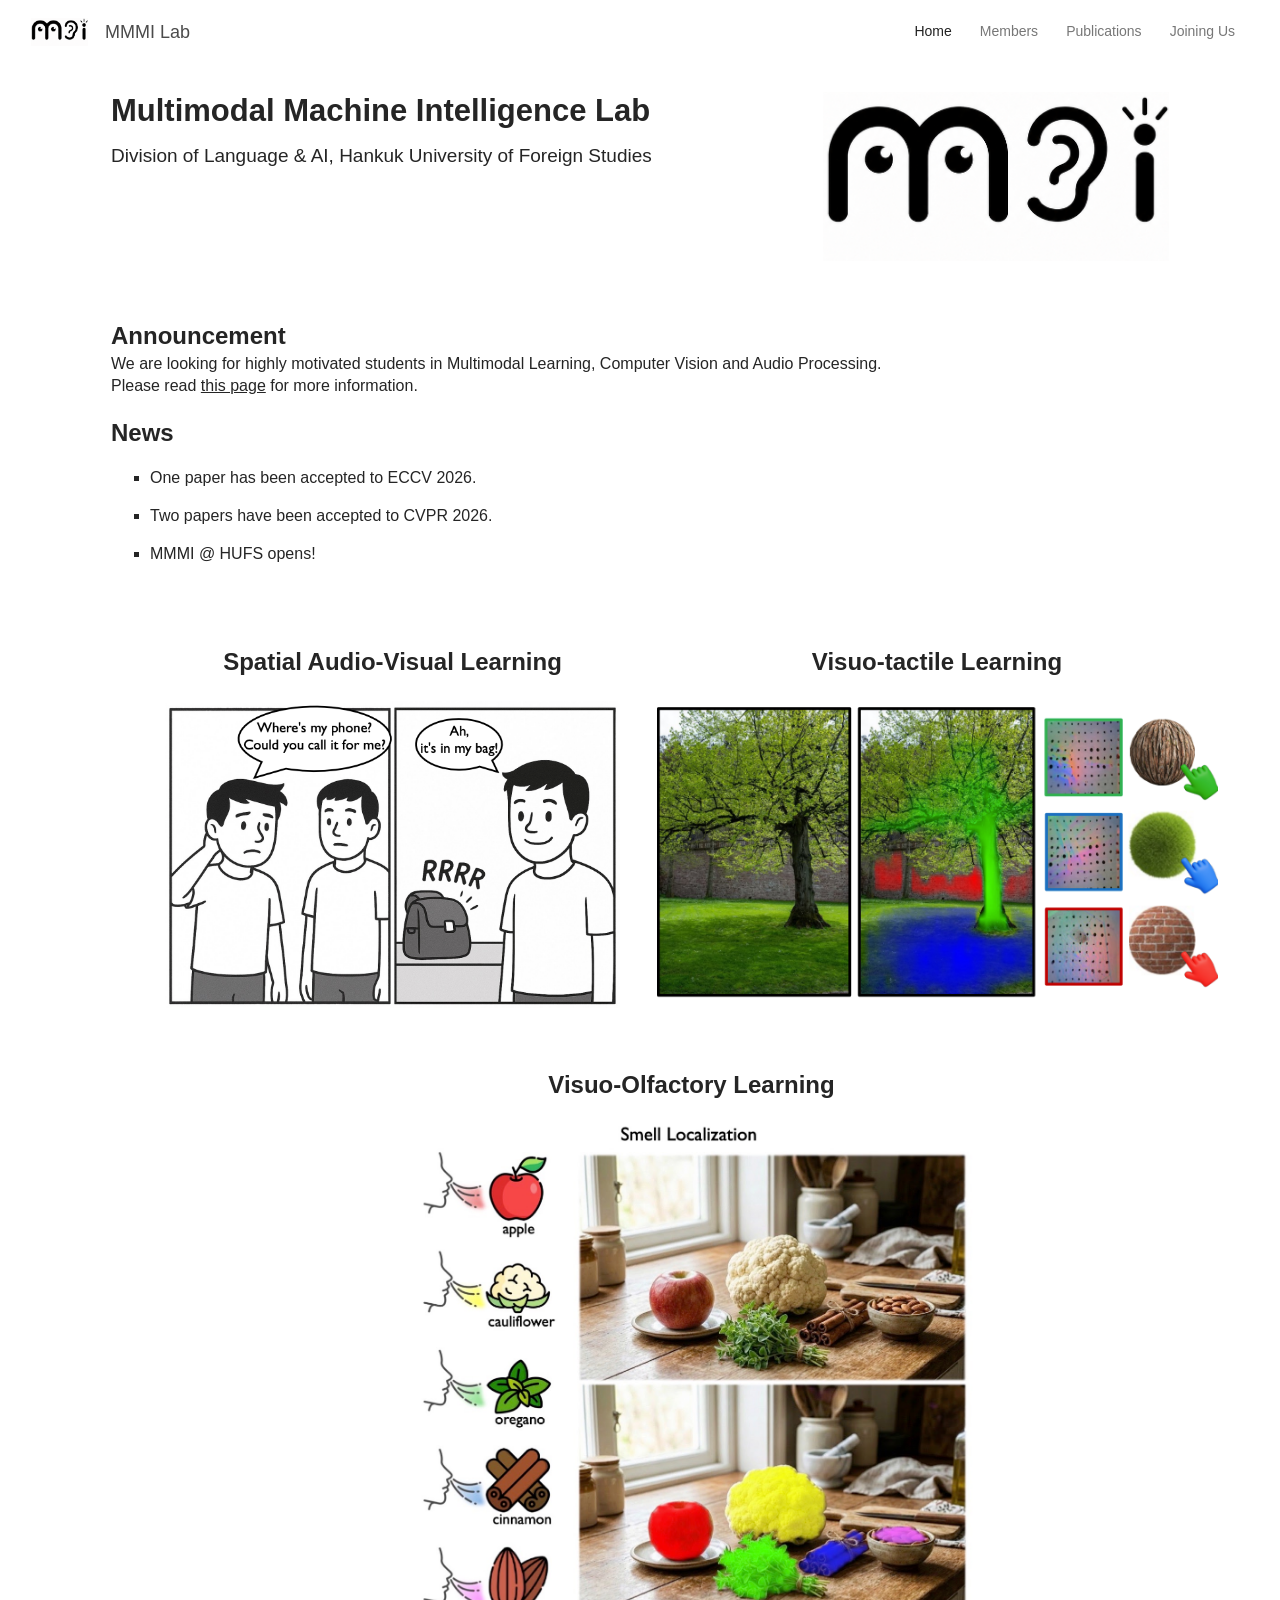
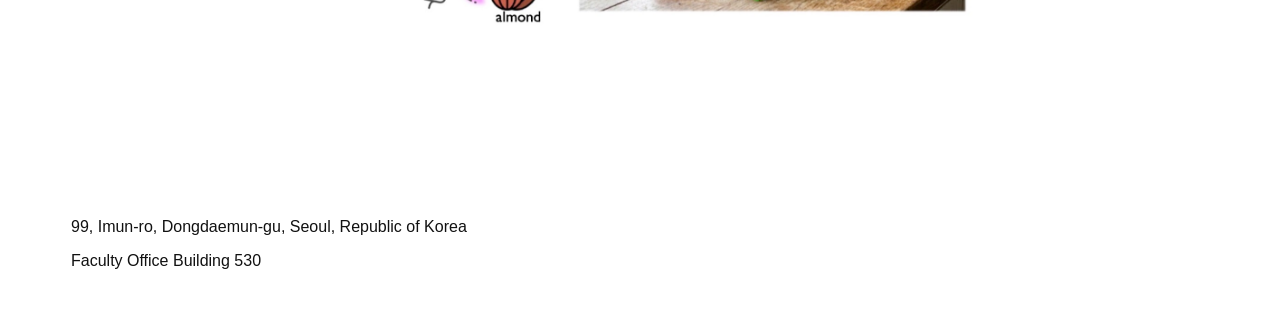
==== commit 22647e13: "Replace legacy banner and refine page layout" ====
--- a/index.html
+++ b/index.html
@@ -1,4 +1,4 @@
 <!doctype html><html lang="en"><head><meta charset="utf-8"><meta name="viewport" content="width=device-width,initial-scale=1"><meta name="description" content="Multimodal Machine Intelligence Lab at Hankuk University of Foreign Studies"><title>MMMI Lab</title><link rel="stylesheet" href="style.css"></head><body>
-<header class="site-header"><a class="brand" href="index.html"><span>MMMI Lab</span></a><button class="menu-button" aria-label="Menu">☰</button><nav class="nav"><a class="active" href="index.html">Home</a><a href="members/">Members</a><a href="publications/">Publications</a><a href="joining-us/">Joining Us</a></nav></header>
+<header class="site-header"><a class="brand" href="index.html"><img src="assets/images/mmmi-logo.png" alt="MMMI logo"><span>MMMI Lab</span></a><button class="menu-button" aria-label="Menu">☰</button><nav class="nav"><a class="active" href="index.html">Home</a><a href="members/">Members</a><a href="publications/">Publications</a><a href="joining-us/">Joining Us</a></nav></header>
 <main class="home-main"><section class="home-intro"><div><h1>Multimodal Machine Intelligence Lab</h1><p>Division of Language &amp; AI, Hankuk University of Foreign Studies</p></div><img src="assets/images/mmmi-logo.png" alt="MMMI Lab logo"></section><section class="home-info"><h2>Announcement</h2><p>We are looking for highly motivated students in Multimodal Learning, Computer Vision and Audio Processing.</p><p>Please read <a href="joining-us/">this page</a> for more information.</p><h2>News</h2><ul class="news-list"><li>One paper has been accepted to ECCV 2026.</li><li>Two papers have been accepted to CVPR 2026.</li><li>MMMI @ HUFS opens!</li></ul></section><section class="research-grid"><article class="research-card"><h3>Spatial Audio-Visual Learning</h3><img src="assets/images/spatial-audio-visual.png" alt="Spatial audio-visual learning"></article><article class="research-card"><h3>Visuo-tactile Learning</h3><img src="assets/images/visuo-tactile.png" alt="Visuo-tactile learning"></article><article class="research-card"><h3>Visuo-Olfactory Learning</h3><img src="assets/images/visuo-olfactory.jpg" alt="Visuo-olfactory learning"></article></section></main>
 <footer class="footer"><p>99, Imun-ro, Dongdaemun-gu, Seoul, Republic of Korea</p><p><strong>Faculty Office Building 530</strong></p></footer><script src="script.js"></script></body></html>
--- a/style.css
+++ b/style.css
@@ -1,32 +1,109 @@
-*{box-sizing:border-box}html{scroll-behavior:smooth}body{margin:0;color:#292929;background:#fff;font-family:Arial,Helvetica,sans-serif;font-size:16px;line-height:1.55}a{color:inherit}img{display:block;max-width:100%}.site-header{position:sticky;top:0;z-index:20;height:64px;display:flex;align-items:center;padding:0 34px;background:#fff;box-shadow:0 1px 5px #0002}.brand{display:flex;align-items:center;gap:13px;text-decoration:none;font-size:20px;font-weight:600}.brand img{width:50px;height:34px;object-fit:cover;object-position:center}.nav{margin-left:auto;display:flex;align-items:stretch;height:100%}.nav a{display:flex;align-items:center;padding:0 21px;text-decoration:none;font-size:14px}.nav a:hover,.nav a.active{color:#673ab7}.nav a.active{border-bottom:3px solid #673ab7}.menu-button{display:none;margin-left:auto;border:0;background:none;font-size:25px}.hero{height:255px;background:#fff;display:flex;flex-direction:column;align-items:center;justify-content:center;text-align:center;color:#fff}.hero h1{margin:0 20px 8px;font-size:38px;font-weight:500;letter-spacing:.2px}.hero p{margin:0 20px;font-size:19px}.wrap{width:min(1080px,calc(100% - 48px));margin:auto}.section{padding:54px 0}.section.gray{background:#f5f5f5}.section h1,.section h2{font-weight:500;color:#333}.section h2{margin:0 0 28px;font-size:27px}.notice{display:grid;grid-template-columns:1fr 1.15fr;gap:55px;align-items:center}.notice .logo{padding:12px 34px}.notice h2{color:#673ab7}.notice p{margin:8px 0}.news-list{padding:0;margin:0;list-style:none}.news-list li{padding:12px 0;border-bottom:1px solid #ddd}.research-grid{display:grid;grid-template-columns:repeat(3,1fr);gap:24px}.research-card{background:#fff;box-shadow:0 1px 5px #0003}.research-card img{width:100%;height:220px;object-fit:contain;background:#fff}.research-card h3{margin:0;padding:18px;text-align:center;font-size:18px;font-weight:500}.page-title{padding:56px 0 25px}.page-title h1{margin:0;font-size:34px}.member-section{padding:25px 0 45px}.member-section h2{padding-bottom:10px;border-bottom:1px solid #ddd}.member-grid{display:grid;grid-template-columns:repeat(4,1fr);gap:30px 24px}.member-card{text-align:center;text-decoration:none}.member-card img{width:100%;aspect-ratio:407/531;object-fit:cover}.member-card h3{margin:13px 0 0;font-size:17px;font-weight:500}.faculty-grid{width:calc((100% - 72px)/4)}.pi-intro{display:grid;grid-template-columns:310px 1fr;gap:55px;align-items:start}.pi-intro img{width:100%;max-height:420px;object-fit:cover}.pi-intro h1{margin:0 0 8px;font-size:32px}.pi-intro p{margin:5px 0}.pi-details{display:grid;grid-template-columns:1fr 1fr;gap:50px;margin-top:52px}.timeline-item{display:grid;grid-template-columns:1fr 145px;gap:20px;padding:15px 0;border-bottom:1px solid #ddd}.timeline-item p{margin:0}.timeline-item .date{text-align:right;color:#666;font-size:14px}.pi-gallery{display:grid;grid-template-columns:repeat(3,1fr);gap:15px;margin-top:45px}.pi-gallery img{width:100%;height:280px;object-fit:cover}.apply{max-width:900px}.apply h1{color:#673ab7}.apply h2{margin-top:50px;padding-bottom:8px;border-bottom:1px solid #ddd}.publication-summary{color:#666}.year{margin:52px 0 18px!important;padding-bottom:9px;border-bottom:2px solid #673ab7;font-size:24px!important}.paper{padding:0 0 25px;margin-bottom:24px;border-bottom:1px solid #ddd}.paper h3{margin:0 0 5px;font-size:18px;font-weight:600;line-height:1.4}.paper .venue{margin:0 0 4px;font-style:italic}.paper .authors{margin:0;color:#555}.footer{margin-top:45px;padding:36px 24px;background:#f5f5f5;text-align:center;color:#666;font-size:13px}.footer p{margin:3px}.footer strong{color:#333}.only-mobile{display:none}
-@media(max-width:720px){.site-header{height:58px;padding:0 16px}.brand{font-size:17px}.brand img{width:42px}.menu-button{display:block}.nav{display:none;position:absolute;top:58px;left:0;right:0;height:auto;flex-direction:column;background:#fff;box-shadow:0 4px 7px #0002}.nav.open{display:flex}.nav a{padding:14px 22px}.nav a.active{border:0;background:#f2ecfa}.hero{height:220px}.hero h1{font-size:28px}.hero p{font-size:16px}.wrap{width:min(100% - 32px,1080px)}.notice,.pi-intro,.pi-details{grid-template-columns:1fr;gap:30px}.research-grid,.member-grid{grid-template-columns:1fr 1fr}.faculty-grid{width:calc((100% - 24px)/2)}.research-card img{height:170px}.pi-intro img{max-width:310px}.pi-gallery{grid-template-columns:1fr}.pi-gallery img{height:auto}.timeline-item{grid-template-columns:1fr}.timeline-item .date{text-align:left}.page-title{padding-top:40px}.only-mobile{display:block}}
-@media(max-width:430px){.research-grid,.member-grid{grid-template-columns:1fr}.faculty-grid{width:100%}}
+*{box-sizing:border-box}
+html{scroll-behavior:smooth}
+body{margin:0;background:#fff;color:#252525;font-family:Arial,Helvetica,sans-serif;font-size:16px;line-height:1.38}
+a{color:inherit}
+img{display:block;max-width:100%}
 
-/* Google Sites layout reproduction */
-body{font-family:Arial,Helvetica,sans-serif;font-size:16px;line-height:1.38;background:#fff;color:#252525}
-.site-header{position:relative;height:64px;padding:0 31px;box-shadow:none}
-.brand{gap:17px;color:#4b4b4b;font-size:18px;font-weight:400}
+.site-header{height:64px;display:flex;align-items:center;padding:0 31px;background:#fff}
+.brand{display:flex;align-items:center;gap:17px;color:#4b4b4b;font-size:18px;font-weight:400;text-decoration:none}
 .brand img{width:57px;height:38px;object-fit:contain}
-.nav a{padding:0 14px;color:#777;font-size:14px}
-.nav a:hover,.nav a.active{color:#222}.nav a.active{border:0}
-.hero{display:none}
-.wrap{width:min(1138px,calc(100% - 48px))}
+.nav{height:100%;display:flex;align-items:stretch;margin-left:auto}
+.nav a{display:flex;align-items:center;padding:0 14px;color:#777;font-size:14px;text-decoration:none}
+.nav a:hover,.nav a.active{color:#222}
+.menu-button{display:none;margin-left:auto;border:0;background:none;font-size:25px}
+
+.wrap{width:min(1138px,calc(100% - 48px));margin:auto}
+.section{padding:27px 0}
 .footer{width:min(1138px,calc(100% - 48px));margin:80px auto 0;padding:30px 0;background:#fff;text-align:left;color:#111;font-size:16px}
-.footer p{margin:0 0 12px}.footer strong{font-weight:400;color:#111}
+.footer p{margin:0 0 12px}
+.footer strong{font-weight:400}
+
 .home-main{width:min(1058px,calc(100% - 48px));margin:0 auto}
 .home-intro{display:grid;grid-template-columns:1.55fr .85fr;gap:80px;align-items:start;padding-top:28px}
 .home-intro h1{margin:0 0 12px;font-size:31px;line-height:1.25}
-.home-intro p{margin:0;font-size:19px}.home-intro img{width:365px;justify-self:end}
-.home-info{padding-top:58px}.home-info h2{margin:0 0 1px;font-size:24px}.home-info p{margin:0}.home-info h2:nth-of-type(2){margin-top:19px}
-.news-list{margin:10px 0 0;padding-left:39px;list-style-type:square}.news-list li{padding:8px 0;border:0}
-.research-grid{display:grid;grid-template-columns:1fr 1fr;gap:60px 36px;margin-top:72px;padding-bottom:80px}
-.research-card{background:#fff;box-shadow:none;text-align:center}.research-card h3{margin:0 0 22px;padding:0;font-size:24px;font-weight:600}.research-card img{width:100%;height:303px;object-fit:contain}.research-card:last-child{grid-column:1/-1;width:54%;justify-self:center}.research-card:last-child img{height:auto}
-.page-title{padding-top:58px}.member-section{padding:0 0 125px}.member-section h2{margin:0 0 78px;padding:0;border:0;font-size:23px;font-weight:400}
-.member-section:nth-child(2) h2{margin-bottom:62px}.faculty-grid{width:168px}.member-grid{grid-template-columns:repeat(6,1fr);gap:75px 29px}
-.member-card img{height:219px;aspect-ratio:auto;object-fit:cover}.member-card h3{margin:16px 0 0;font-size:14px;font-weight:400}.member-card[href] h3{color:#00708c;text-decoration:underline}
-.section{padding:27px 0}.apply{max-width:1138px;min-height:985px}.apply h1{margin:0 0 6px;color:#292929;font-size:25px;font-weight:400}.apply p{margin:0;font-size:14px}.apply h2{margin:25px 0 24px;padding:0;border:0;font-size:14px;font-weight:700}
-.publication-summary{margin:4px 20px 10px;font-size:16px}.year{margin:16px 20px 10px!important;padding:0;border:0;font-size:16px!important;font-weight:400!important}.paper{position:relative;margin:0 20px 8px;padding:0 0 0 20px;border:0;font-size:18px;line-height:1.4}.paper:before{position:absolute;left:4px;top:9px;width:5px;height:5px;background:#333;content:""}.paper h3{margin:0;font-size:18px;line-height:1.4}.paper .venue,.paper .authors{margin:0;color:#252525;font-style:normal}.publications-page h1{font-size:32px}
-.pub-main{padding-top:27px}.pub-main>h1{margin:0 0 4px;font-size:32px;line-height:1.1}
-.pi-intro{grid-template-columns:760px 1fr;gap:38px}.pi-gallery{grid-row:1;display:grid;grid-template-columns:168px 267px 267px;gap:29px;margin:0}.pi-gallery img{width:100%;height:299px;object-fit:cover}.pi-intro>img{display:none}.pi-intro>div h1{font-size:38px}.pi-intro>div p{margin:25px 0;font-size:20px}.pi-details{display:block;margin-top:45px}.pi-details>div{margin-top:22px}.pi-details h2{margin:0;font-size:32px}.timeline-item{grid-template-columns:1fr 220px;margin-left:24px;padding:5px 0;border:0;font-size:18px}.timeline-item .date{font-size:18px;color:#252525}
-.wrap.section:has(.pi-intro){position:relative}.pi-intro{display:block;margin-left:798px;min-height:299px}.pi-gallery{position:absolute;top:27px;left:0;width:760px}.pi-details{margin-top:45px}
-@media(max-width:720px){.site-header{height:58px;padding:0 16px}.nav{top:58px}.home-main,.wrap,.footer{width:calc(100% - 32px)}.home-intro{grid-template-columns:1fr;gap:24px;padding-top:34px}.home-intro img{width:280px;justify-self:center}.home-intro h1{font-size:27px}.home-info{padding-top:45px}.research-grid{grid-template-columns:1fr;gap:55px;margin-top:55px}.research-card:last-child{grid-column:auto;width:100%}.member-grid{grid-template-columns:1fr 1fr;gap:48px 24px}.faculty-grid{width:calc((100% - 24px)/2)}.member-card img{height:auto}.pi-intro{margin-left:0;padding-top:680px}.pi-gallery{top:27px;width:100%;grid-template-columns:1fr;gap:10px}.pi-gallery img{height:210px}.timeline-item{grid-template-columns:1fr}.footer{margin-top:40px}.apply{min-height:0}}
+.home-intro p{margin:0;font-size:19px}
+.home-intro img{width:365px;justify-self:end}
+.home-info{padding-top:58px}
+.home-info h2{margin:0 0 1px;font-size:24px}
+.home-info h2:nth-of-type(2){margin-top:19px}
+.home-info p{margin:0}
+.news-list{margin:10px 0 0;padding-left:39px;list-style-type:square}
+.news-list li{padding:8px 0}
+.research-grid{width:1053px;display:grid;grid-template-columns:455px 562px;gap:60px 36px;margin-top:72px;margin-left:54px;padding-bottom:80px}
+.research-card{text-align:center}
+.research-card h3{margin:0 0 22px;font-size:24px;font-weight:600}
+.research-card img{width:100%;object-fit:contain}
+.research-card:first-child img{width:455px;height:308px}
+.research-card:nth-child(2) img{width:562px;height:301px}
+.research-card:last-child{grid-column:1/-1;width:54%;justify-self:center}
+
+.page-title.member-section{padding-top:30px}
+.member-section{padding:0 0 94px}
+.member-section h2{margin:0 0 58px;font-size:23px;font-weight:400}
+.member-section:nth-child(2) h2{margin-bottom:55px}
+.faculty-grid{width:168px}
+.member-grid{display:grid;grid-template-columns:repeat(6,1fr);column-gap:29px;row-gap:90px}
+.member-card{text-align:center;text-decoration:none}
+.member-card img{width:100%;height:219px;object-fit:cover}
+.member-card h3{margin:16px 0 0;font-size:14px;font-weight:400}
+.member-card[href] h3{color:#00708c;text-decoration:underline}
+
+.apply{max-width:1138px;min-height:918px}
+.apply h1{margin:0 0 6px;font-size:25px;font-weight:400}
+.apply p{margin:0;font-size:14px}
+.apply h2{margin:25px 0 24px;font-size:14px}
+
+.pub-main{padding-top:27px}
+.pub-main>h1{margin:0 0 4px;font-size:32px;line-height:1.1}
+.publication-summary{margin:4px 20px 10px;color:#666}
+.year{margin:16px 20px 10px;font-size:16px;font-weight:400}
+.paper{position:relative;margin:0 20px 8px;padding-left:20px;font-size:18px;line-height:1.4}
+.paper:before{position:absolute;top:9px;left:4px;width:5px;height:5px;background:#333;content:""}
+.paper h3{margin:0;font-size:18px;line-height:1.4}
+.paper .venue,.paper .authors{margin:0;color:#252525;font-style:normal}
+
+.pi-page{width:min(1154px,calc(100% - 48px));margin:0 auto;padding-top:16px}
+.pi-top{display:grid;grid-template-columns:760px 1fr;gap:38px}
+.pi-gallery{display:grid;grid-template-columns:168px 267px 267px;gap:29px}
+.pi-gallery img{width:100%;height:299px;object-fit:cover}
+.pi-profile h1{margin:28px 0 26px;font-size:38px;line-height:1}
+.pi-profile p{margin:0 0 22px;font-size:20px}
+.resume-section{margin-top:15px}
+.resume-section h2{margin:0;font-size:32px;line-height:1}
+.resume-item{position:relative;margin:0 8px 0 24px;padding:4px 0 0 16px;font-size:18px;line-height:1.15}
+.resume-item:before{position:absolute;top:13px;left:0;width:5px;height:5px;background:#222;content:""}
+.resume-item p{margin:0}
+.education{margin-top:7px}
+.education .resume-item{margin-top:-1px;padding-top:0;line-height:1}
+.education .resume-item:before{top:7px}
+.pi-footer{margin-top:12px}
+
+@media(max-width:720px){
+  .site-header{height:58px;padding:0 16px}
+  .brand{gap:10px}
+  .brand img{width:45px;height:30px}
+  .menu-button{display:block}
+  .nav{display:none;position:absolute;z-index:10;top:58px;left:0;right:0;height:auto;flex-direction:column;background:#fff;box-shadow:0 4px 7px #0002}
+  .nav.open{display:flex}
+  .nav a{padding:14px 22px}
+  .home-main,.wrap,.footer,.pi-page{width:calc(100% - 32px)}
+  .home-intro{grid-template-columns:1fr;gap:24px;padding-top:34px}
+  .home-intro h1{font-size:27px}
+  .home-intro img{width:280px;justify-self:center}
+  .home-info{padding-top:45px}
+  .research-grid{width:100%;grid-template-columns:1fr;gap:55px;margin:55px 0 0}
+  .research-card:first-child img,.research-card:nth-child(2) img{width:100%;height:auto}
+  .research-card:last-child{grid-column:auto;width:100%}
+  .member-grid{grid-template-columns:1fr 1fr;gap:48px 24px}
+  .faculty-grid{width:calc((100% - 24px)/2)}
+  .member-card img{height:auto}
+  .apply{min-height:0}
+  .pi-top{grid-template-columns:1fr}
+  .pi-gallery{grid-template-columns:1fr;gap:10px}
+  .pi-gallery img{height:auto}
+  .resume-item{grid-template-columns:1fr}
+  .resume-item p:last-child{text-align:left}
+  .footer{margin-top:40px}
+}
+
+@media(max-width:430px){.member-grid{grid-template-columns:1fr}}
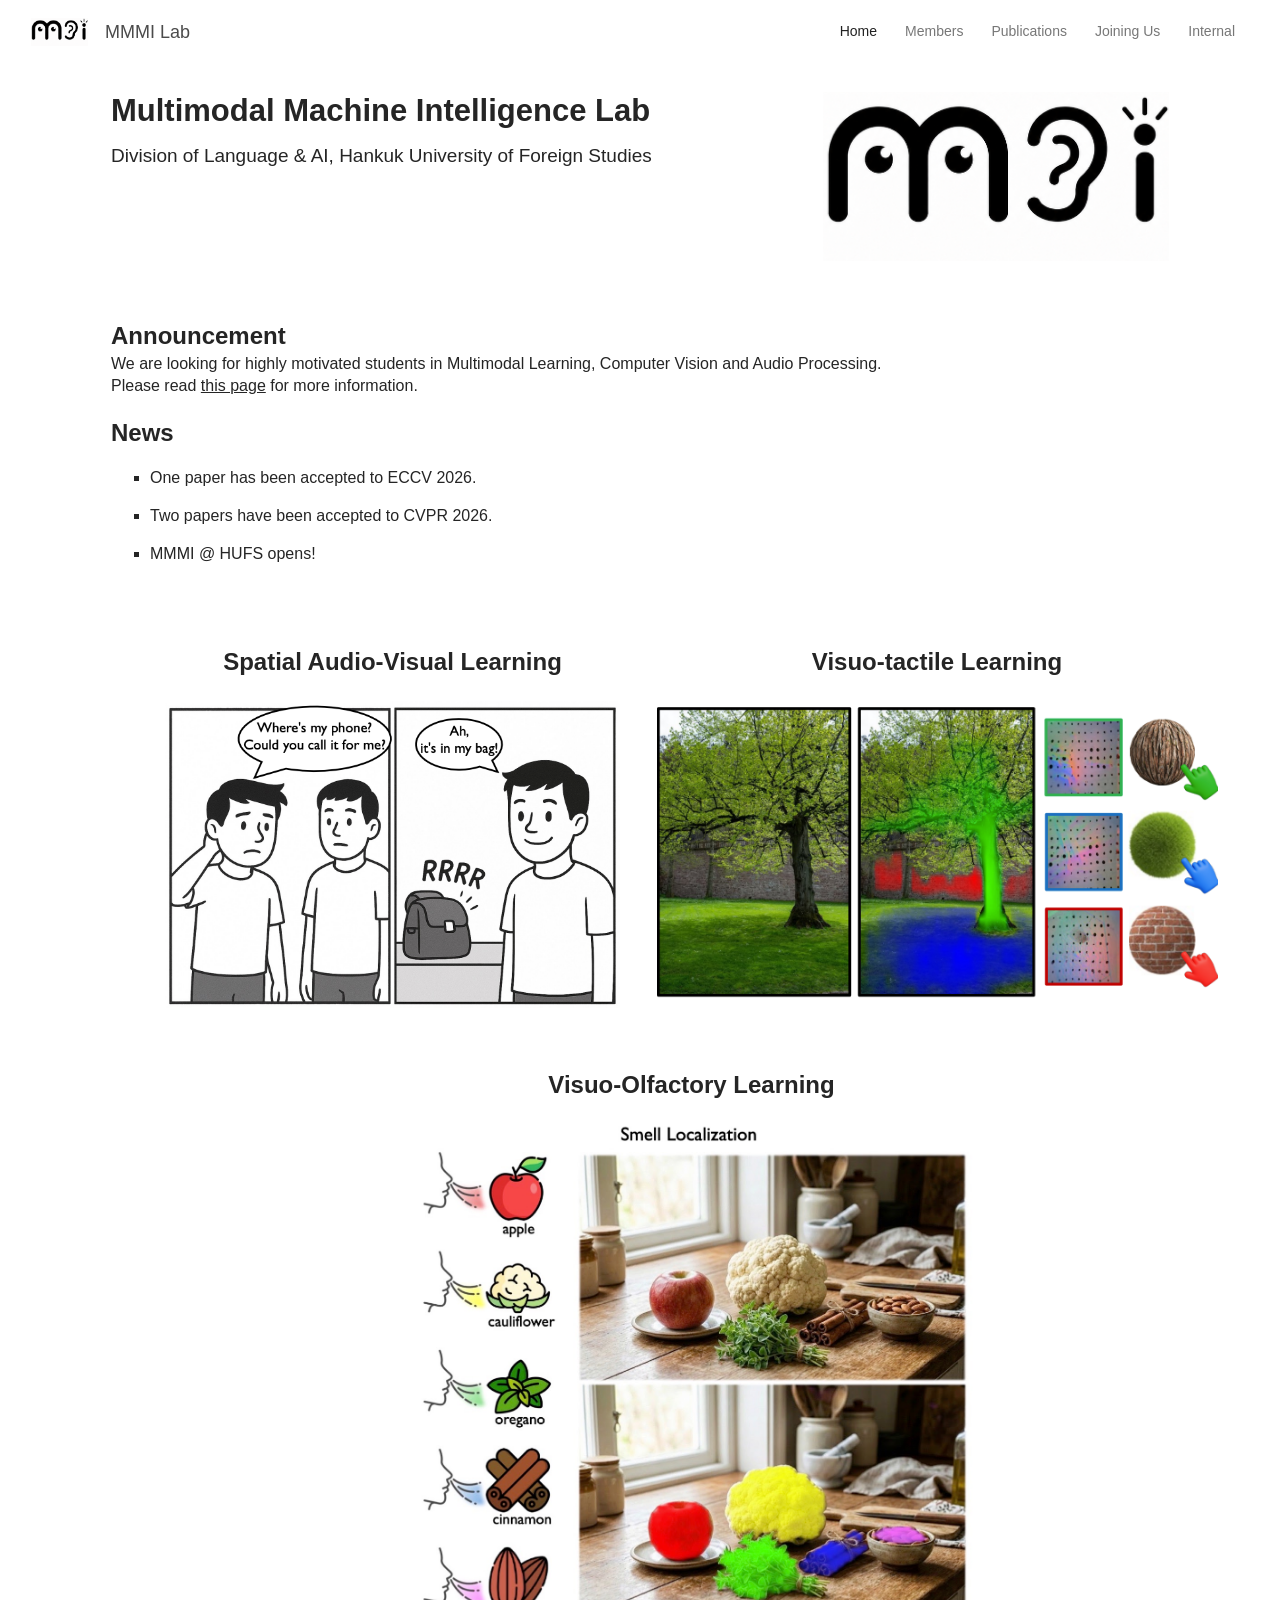
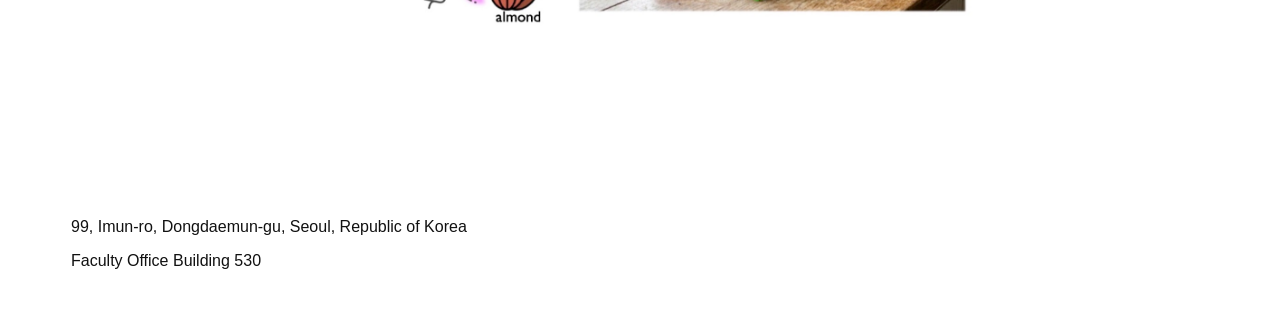
==== commit 7a4d9e78: "Add secure internal portal scaffold" ====
--- a/index.html
+++ b/index.html
@@ -1,4 +1,4 @@
 <!doctype html><html lang="en"><head><meta charset="utf-8"><meta name="viewport" content="width=device-width,initial-scale=1"><meta name="description" content="Multimodal Machine Intelligence Lab at Hankuk University of Foreign Studies"><title>MMMI Lab</title><link rel="stylesheet" href="style.css"></head><body>
-<header class="site-header"><a class="brand" href="index.html"><img src="assets/images/mmmi-logo.png" alt="MMMI logo"><span>MMMI Lab</span></a><button class="menu-button" aria-label="Menu">☰</button><nav class="nav"><a class="active" href="index.html">Home</a><a href="members/">Members</a><a href="publications/">Publications</a><a href="joining-us/">Joining Us</a></nav></header>
-<main class="home-main"><section class="home-intro"><div><h1>Multimodal Machine Intelligence Lab</h1><p>Division of Language &amp; AI, Hankuk University of Foreign Studies</p></div><img src="assets/images/mmmi-logo.png" alt="MMMI Lab logo"></section><section class="home-info"><h2>Announcement</h2><p>We are looking for highly motivated students in Multimodal Learning, Computer Vision and Audio Processing.</p><p>Please read <a href="joining-us/">this page</a> for more information.</p><h2>News</h2><ul class="news-list"><li>One paper has been accepted to ECCV 2026.</li><li>Two papers have been accepted to CVPR 2026.</li><li>MMMI @ HUFS opens!</li></ul></section><section class="research-grid"><article class="research-card"><h3>Spatial Audio-Visual Learning</h3><img src="assets/images/spatial-audio-visual.png" alt="Spatial audio-visual learning"></article><article class="research-card"><h3>Visuo-tactile Learning</h3><img src="assets/images/visuo-tactile.png" alt="Visuo-tactile learning"></article><article class="research-card"><h3>Visuo-Olfactory Learning</h3><img src="assets/images/visuo-olfactory.jpg" alt="Visuo-olfactory learning"></article></section></main>
+<header class="site-header"><a class="brand" href="/"><img src="/assets/images/mmmi-logo.png?v=2" alt="MMMI logo"><span>MMMI Lab</span></a><button class="menu-button" aria-label="Menu">☰</button><nav class="nav"><a class="active" href="index.html">Home</a><a href="members/">Members</a><a href="publications/">Publications</a><a href="joining-us/">Joining Us</a><a href="internal/">Internal</a></nav></header>
+<main class="home-main"><section class="home-intro"><div><h1>Multimodal Machine Intelligence Lab</h1><p>Division of Language &amp; AI, Hankuk University of Foreign Studies</p></div><img src="/assets/images/mmmi-logo.png?v=2" alt="MMMI Lab logo"></section><section class="home-info"><h2>Announcement</h2><p>We are looking for highly motivated students in Multimodal Learning, Computer Vision and Audio Processing.</p><p>Please read <a href="joining-us/">this page</a> for more information.</p><h2>News</h2><ul class="news-list"><li>One paper has been accepted to ECCV 2026.</li><li>Two papers have been accepted to CVPR 2026.</li><li>MMMI @ HUFS opens!</li></ul></section><section class="research-grid"><article class="research-card"><h3>Spatial Audio-Visual Learning</h3><img src="assets/images/spatial-audio-visual.png" alt="Spatial audio-visual learning"></article><article class="research-card"><h3>Visuo-tactile Learning</h3><img src="assets/images/visuo-tactile.png" alt="Visuo-tactile learning"></article><article class="research-card"><h3>Visuo-Olfactory Learning</h3><img src="assets/images/visuo-olfactory.jpg" alt="Visuo-olfactory learning"></article></section></main>
 <footer class="footer"><p>99, Imun-ro, Dongdaemun-gu, Seoul, Republic of Korea</p><p><strong>Faculty Office Building 530</strong></p></footer><script src="script.js"></script></body></html>
--- a/style.css
+++ b/style.css
@@ -68,14 +68,15 @@
 .pi-gallery img{width:100%;height:299px;object-fit:cover}
 .pi-profile h1{margin:28px 0 26px;font-size:38px;line-height:1}
 .pi-profile p{margin:0 0 22px;font-size:20px}
-.resume-section{margin-top:15px}
+.resume-section{margin-top:45px}
 .resume-section h2{margin:0;font-size:32px;line-height:1}
-.resume-item{position:relative;margin:0 8px 0 24px;padding:4px 0 0 16px;font-size:18px;line-height:1.15}
-.resume-item:before{position:absolute;top:13px;left:0;width:5px;height:5px;background:#222;content:""}
+.resume-item{position:relative;margin:0 8px 0 24px;padding:8px 0 0 16px;font-size:18px;line-height:1.35}
+.resume-item:before{position:absolute;top:18px;left:0;width:5px;height:5px;background:#222;content:""}
 .resume-item p{margin:0}
-.education{margin-top:7px}
-.education .resume-item{margin-top:-1px;padding-top:0;line-height:1}
-.education .resume-item:before{top:7px}
+.resume-section:not(.education) .resume-item{min-height:87px}
+.education{margin-top:28px}
+.education .resume-item{min-height:112px;margin-top:0;padding-top:20px;line-height:1.35}
+.education .resume-item:before{top:30px}
 .pi-footer{margin-top:12px}
 
 @media(max-width:720px){
